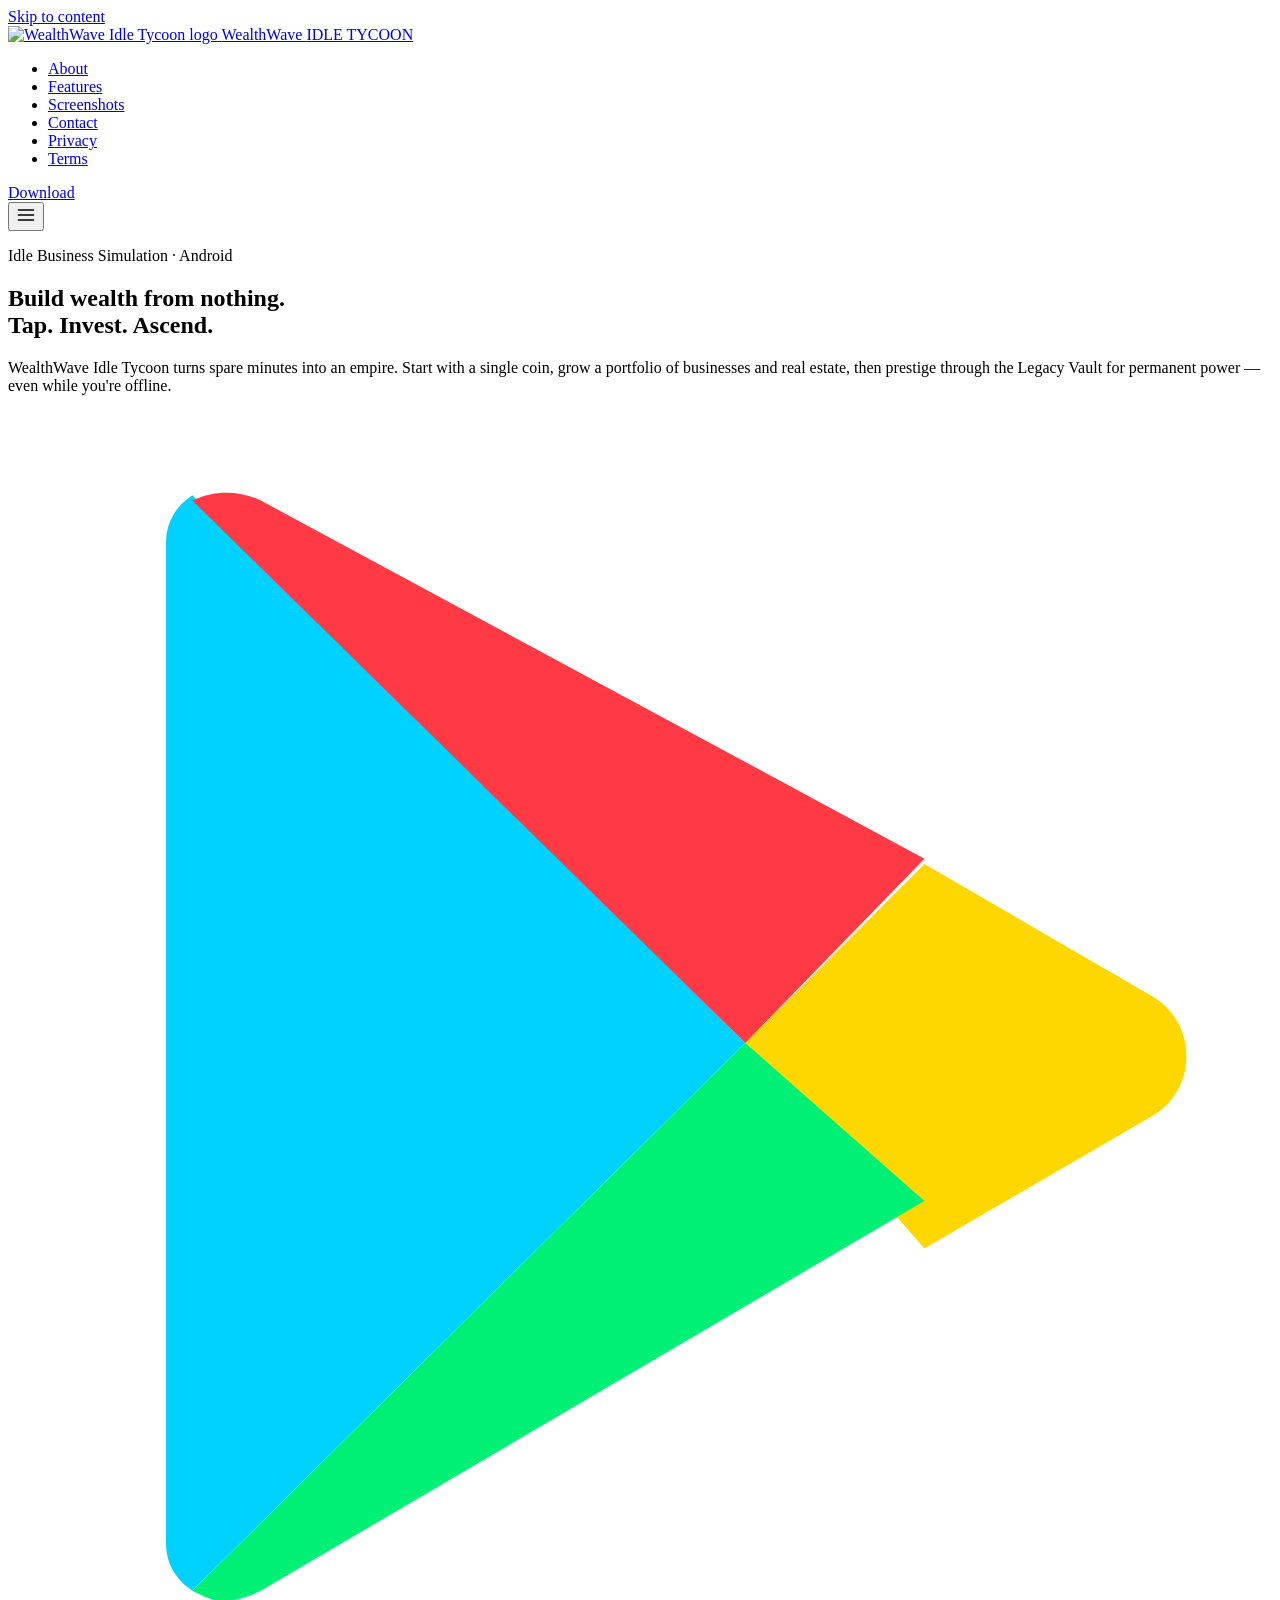
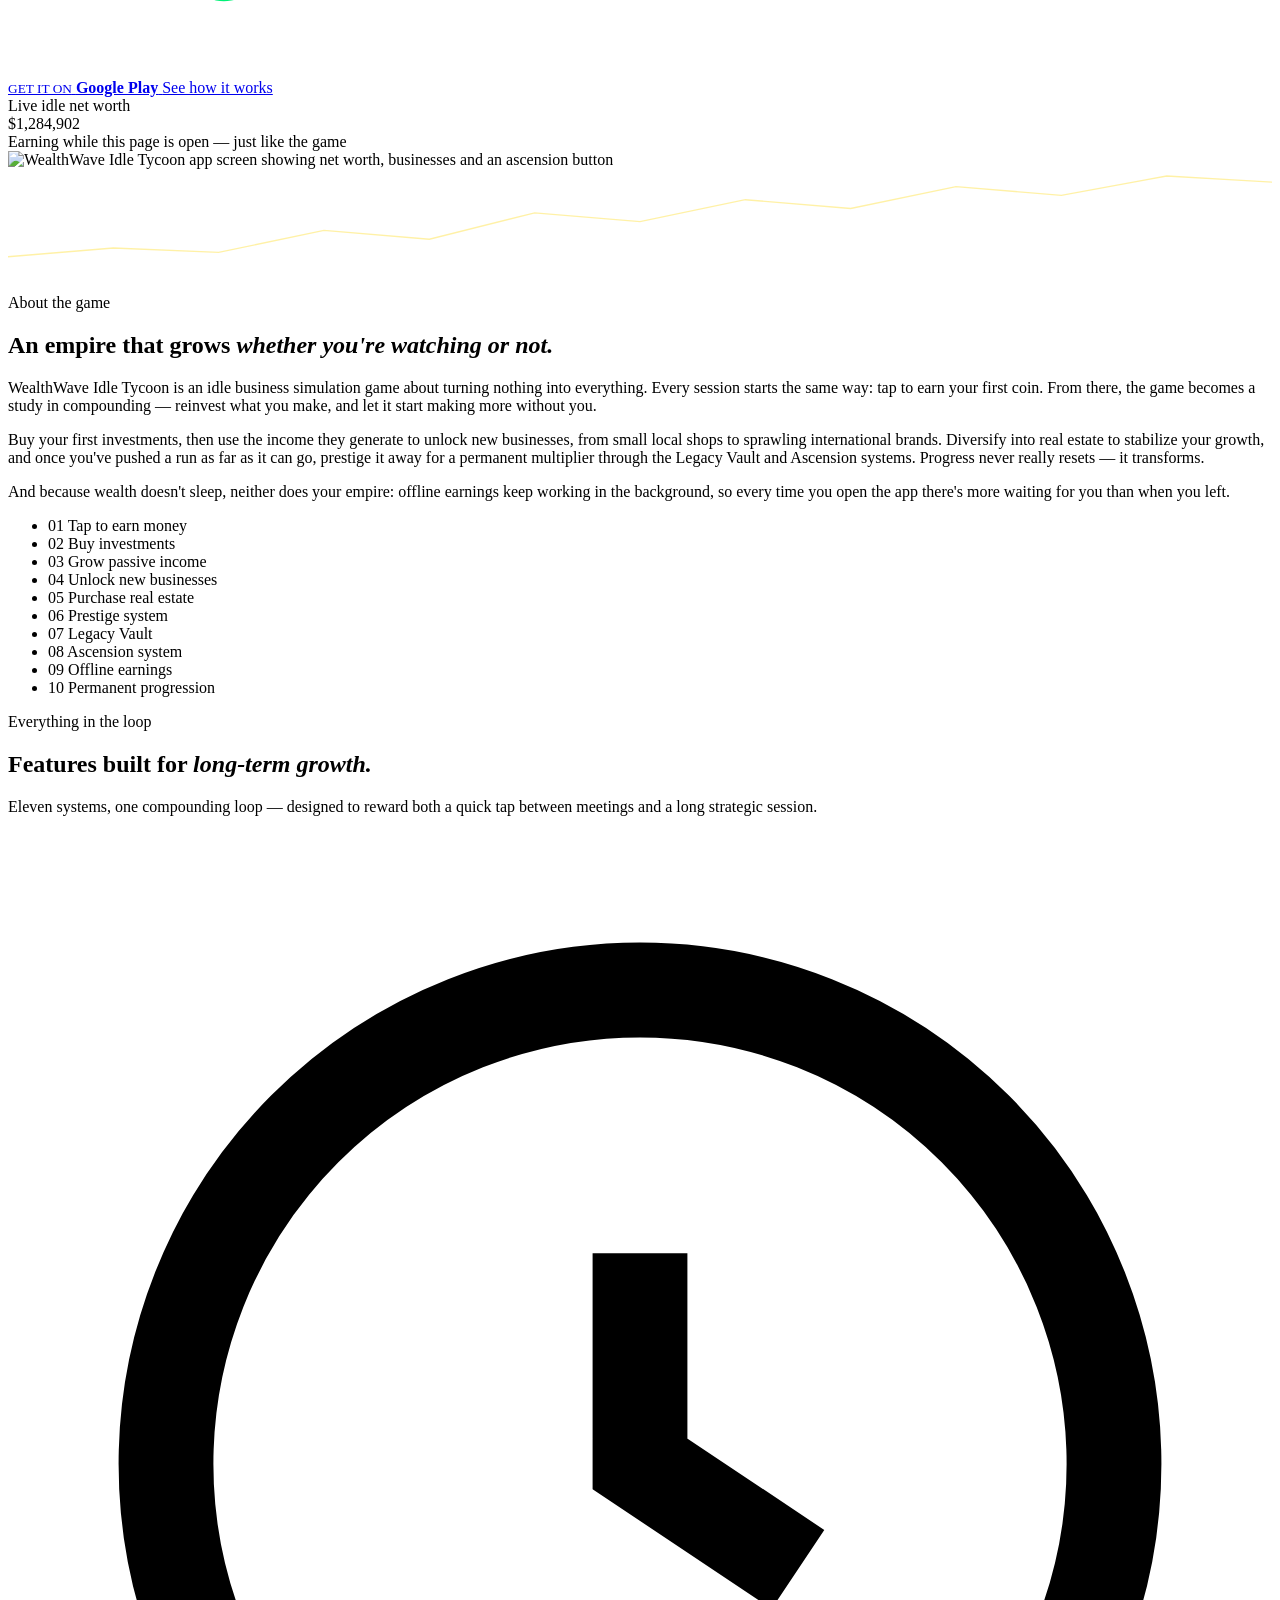
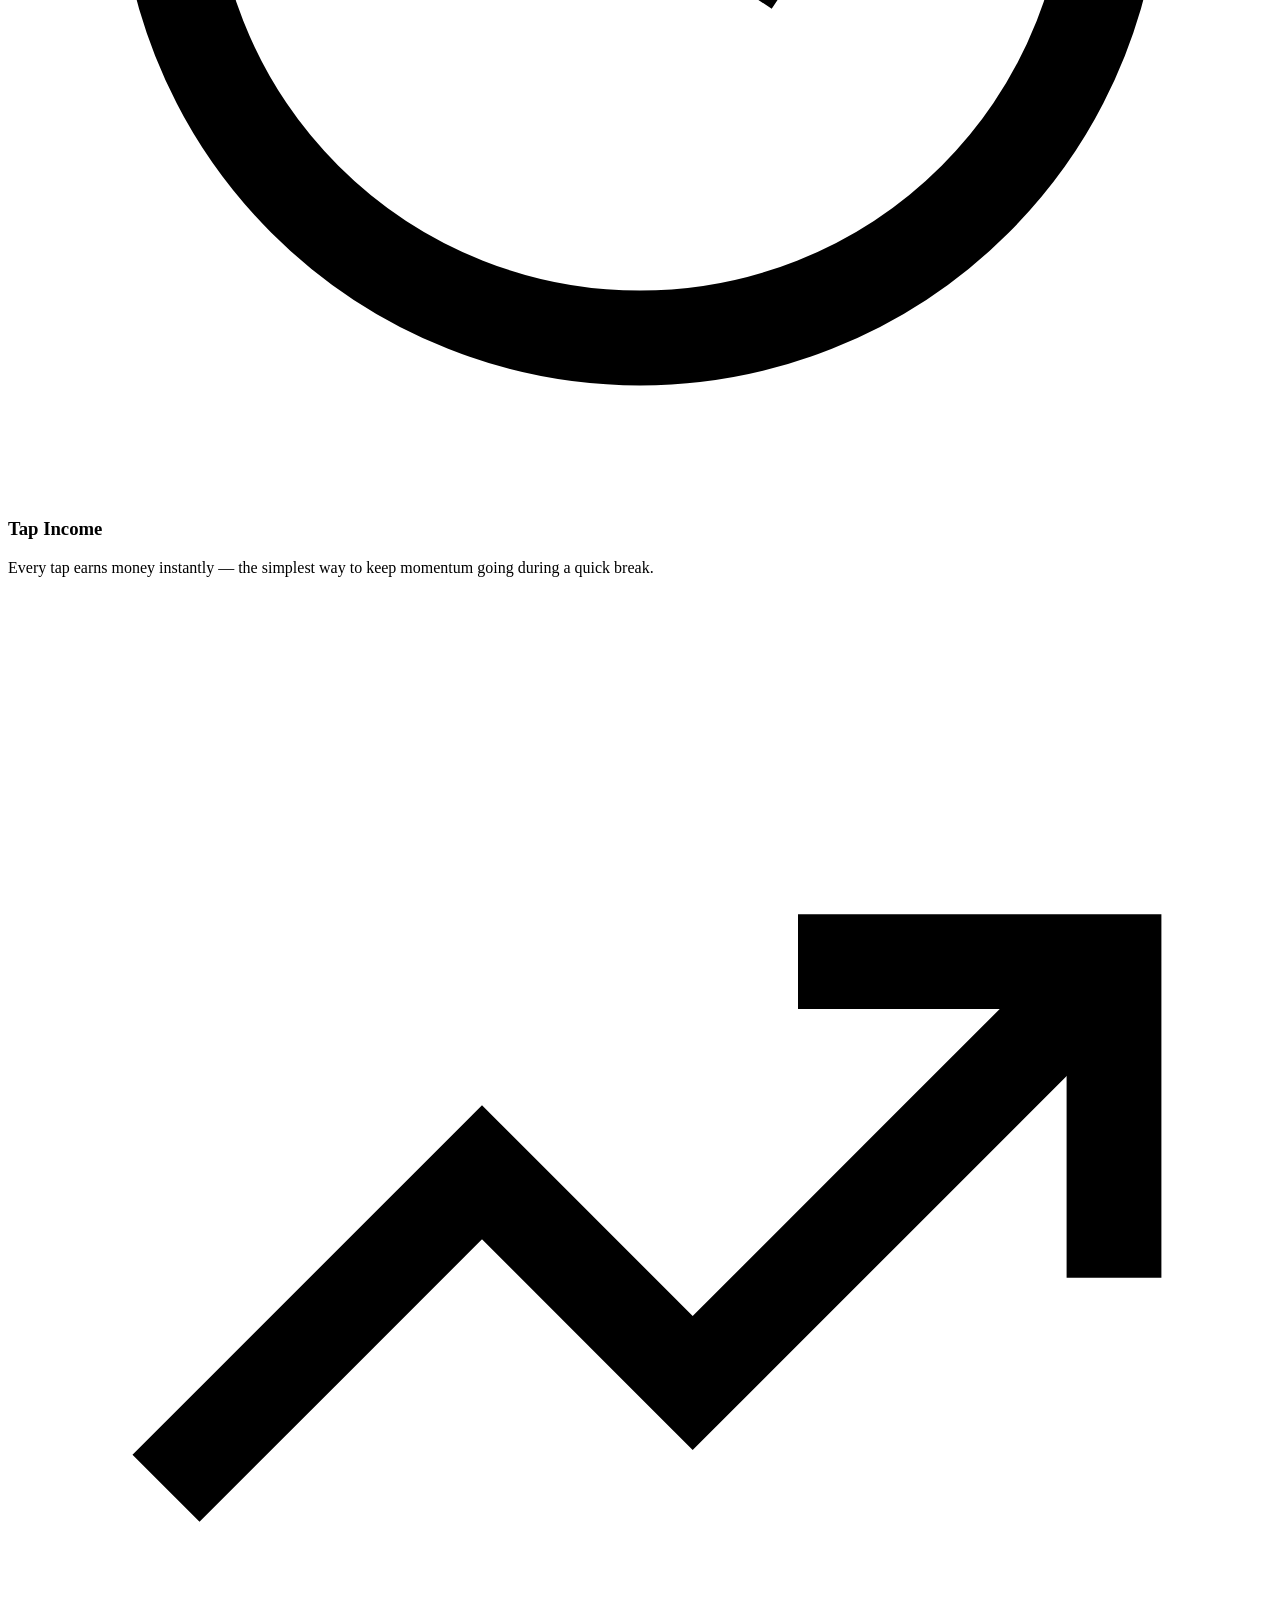
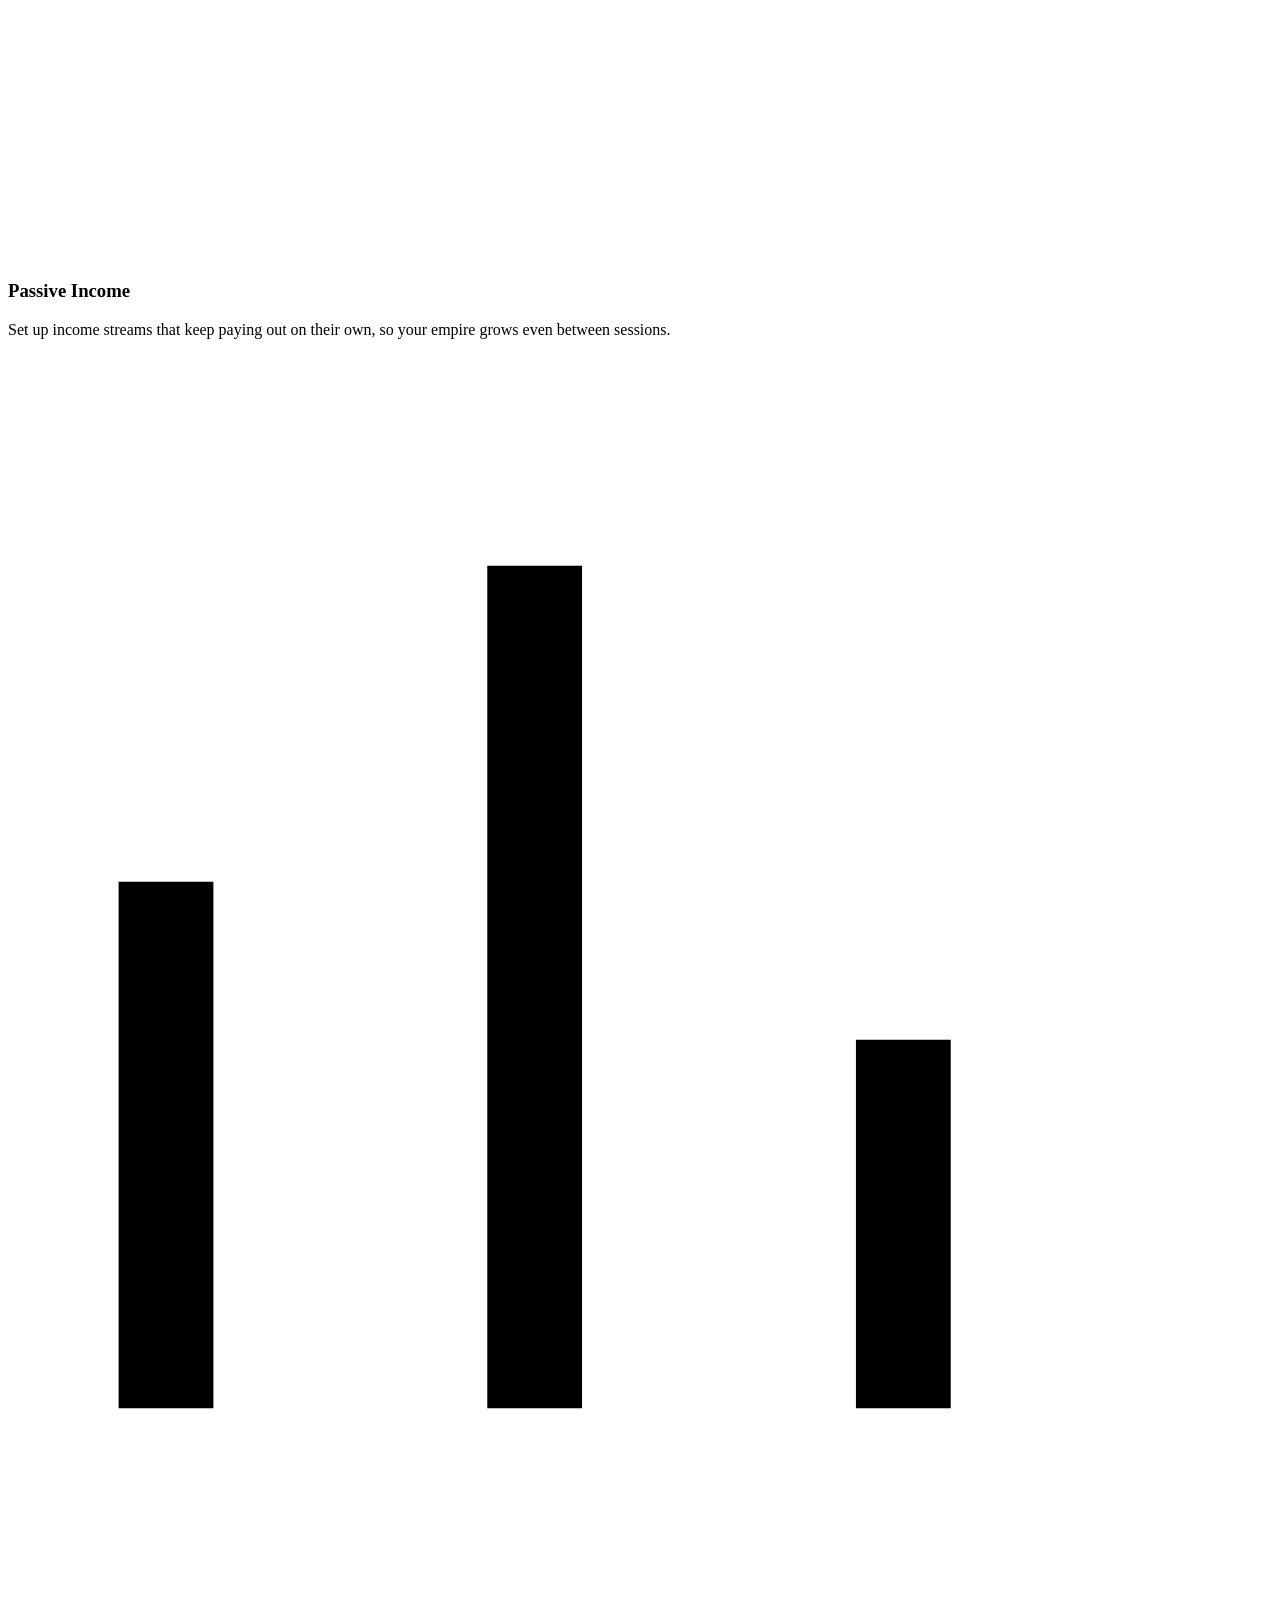
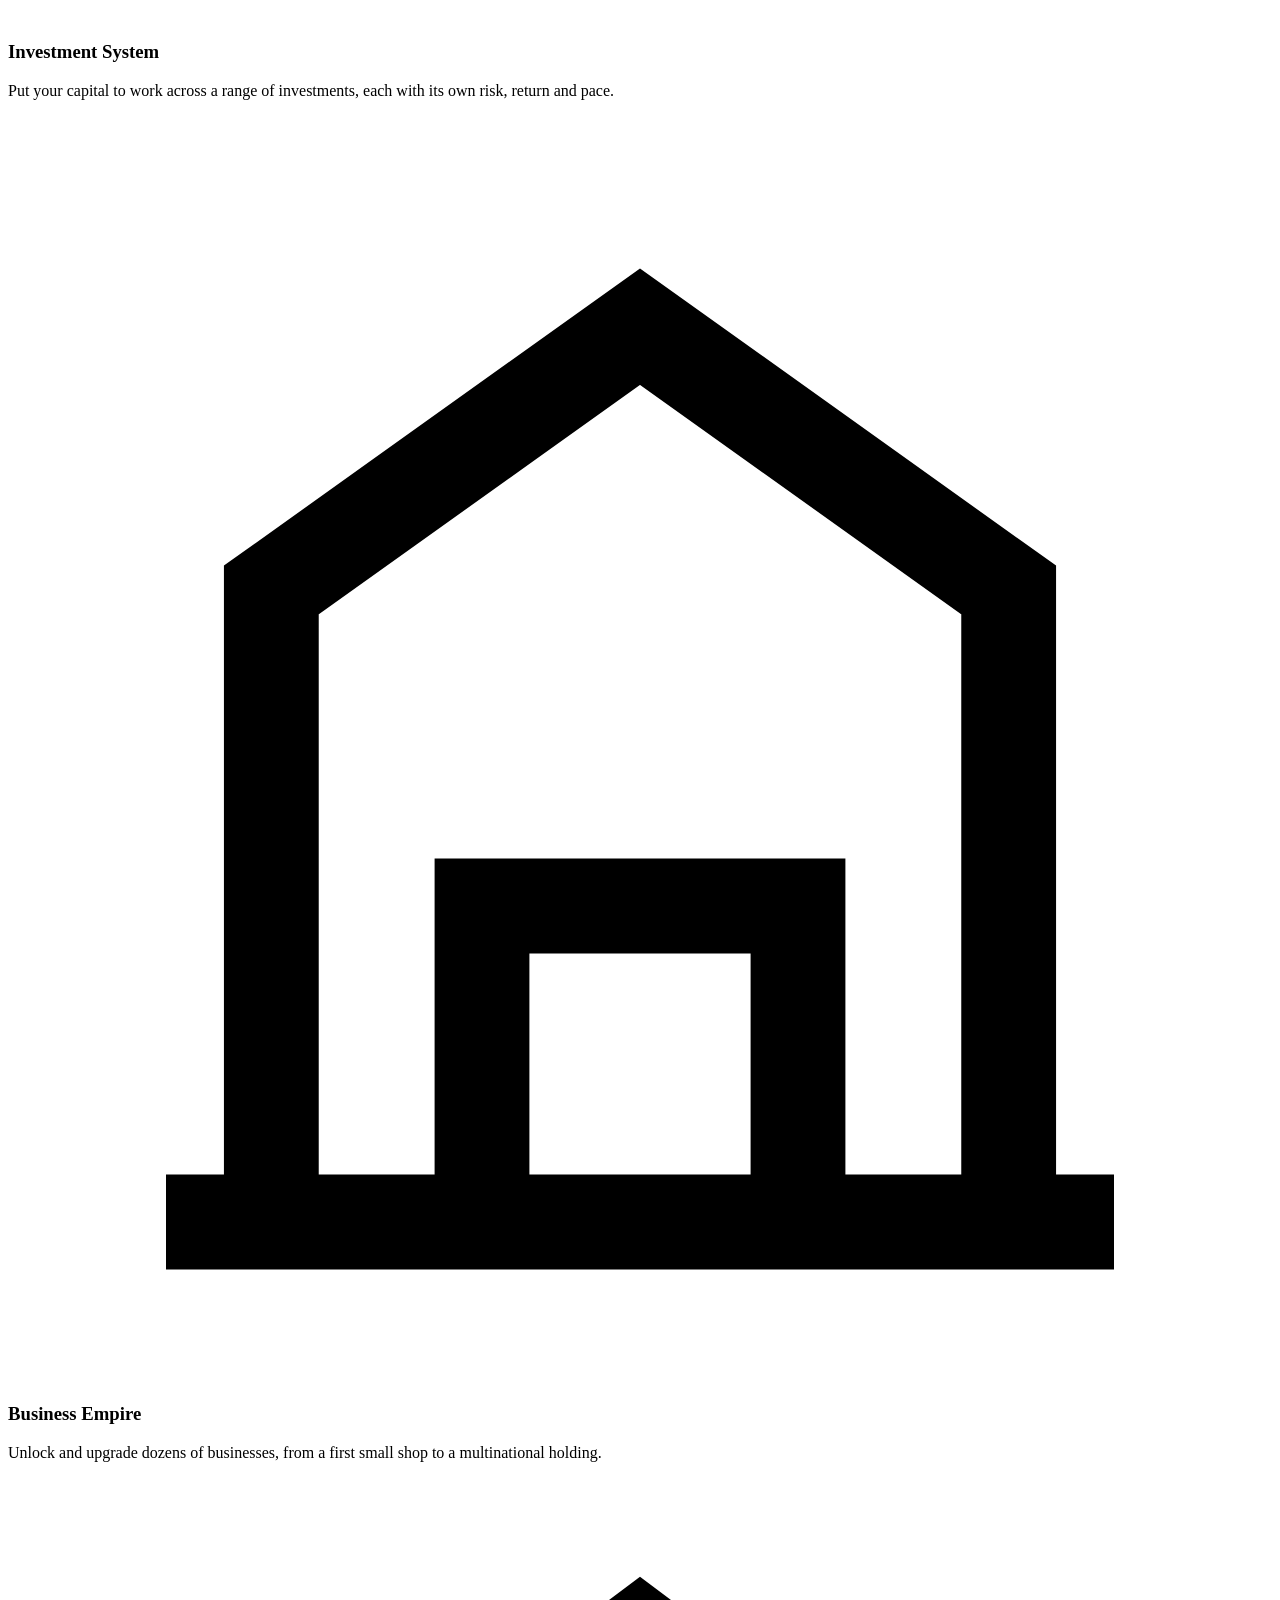
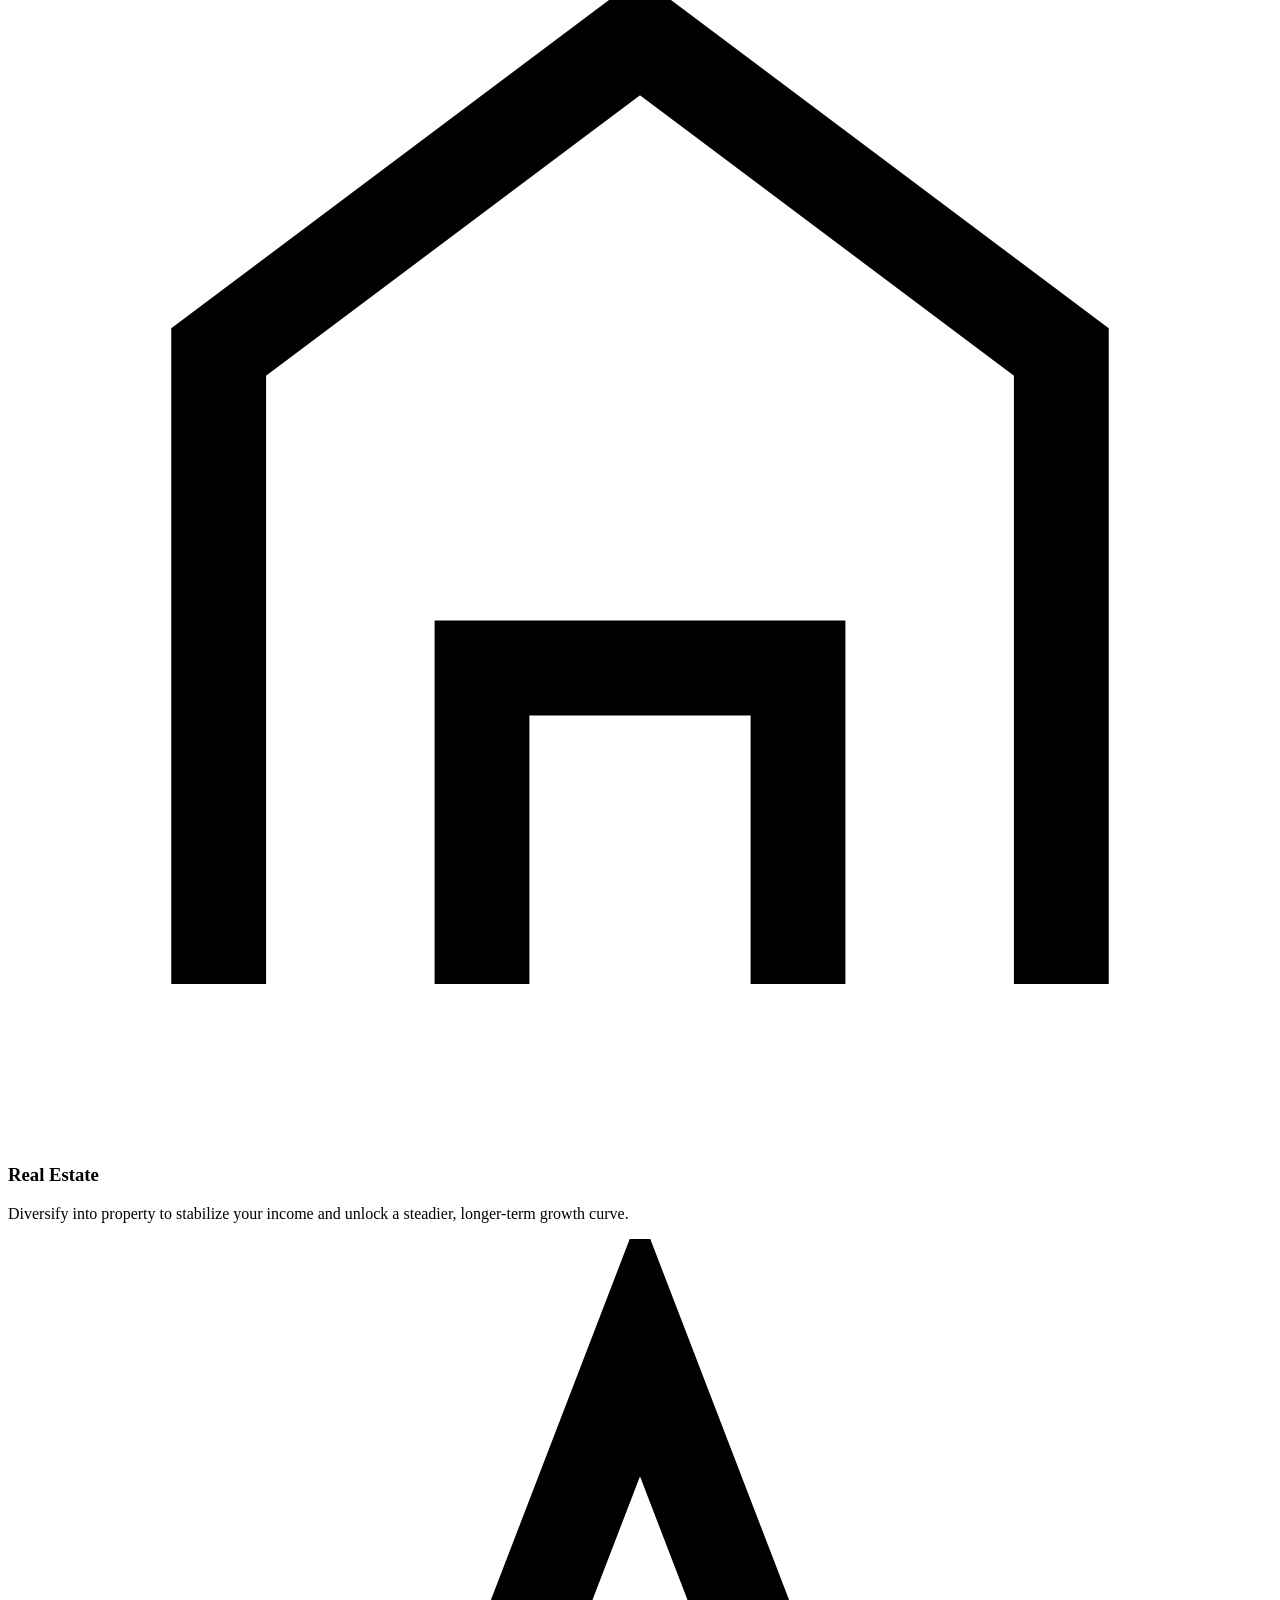
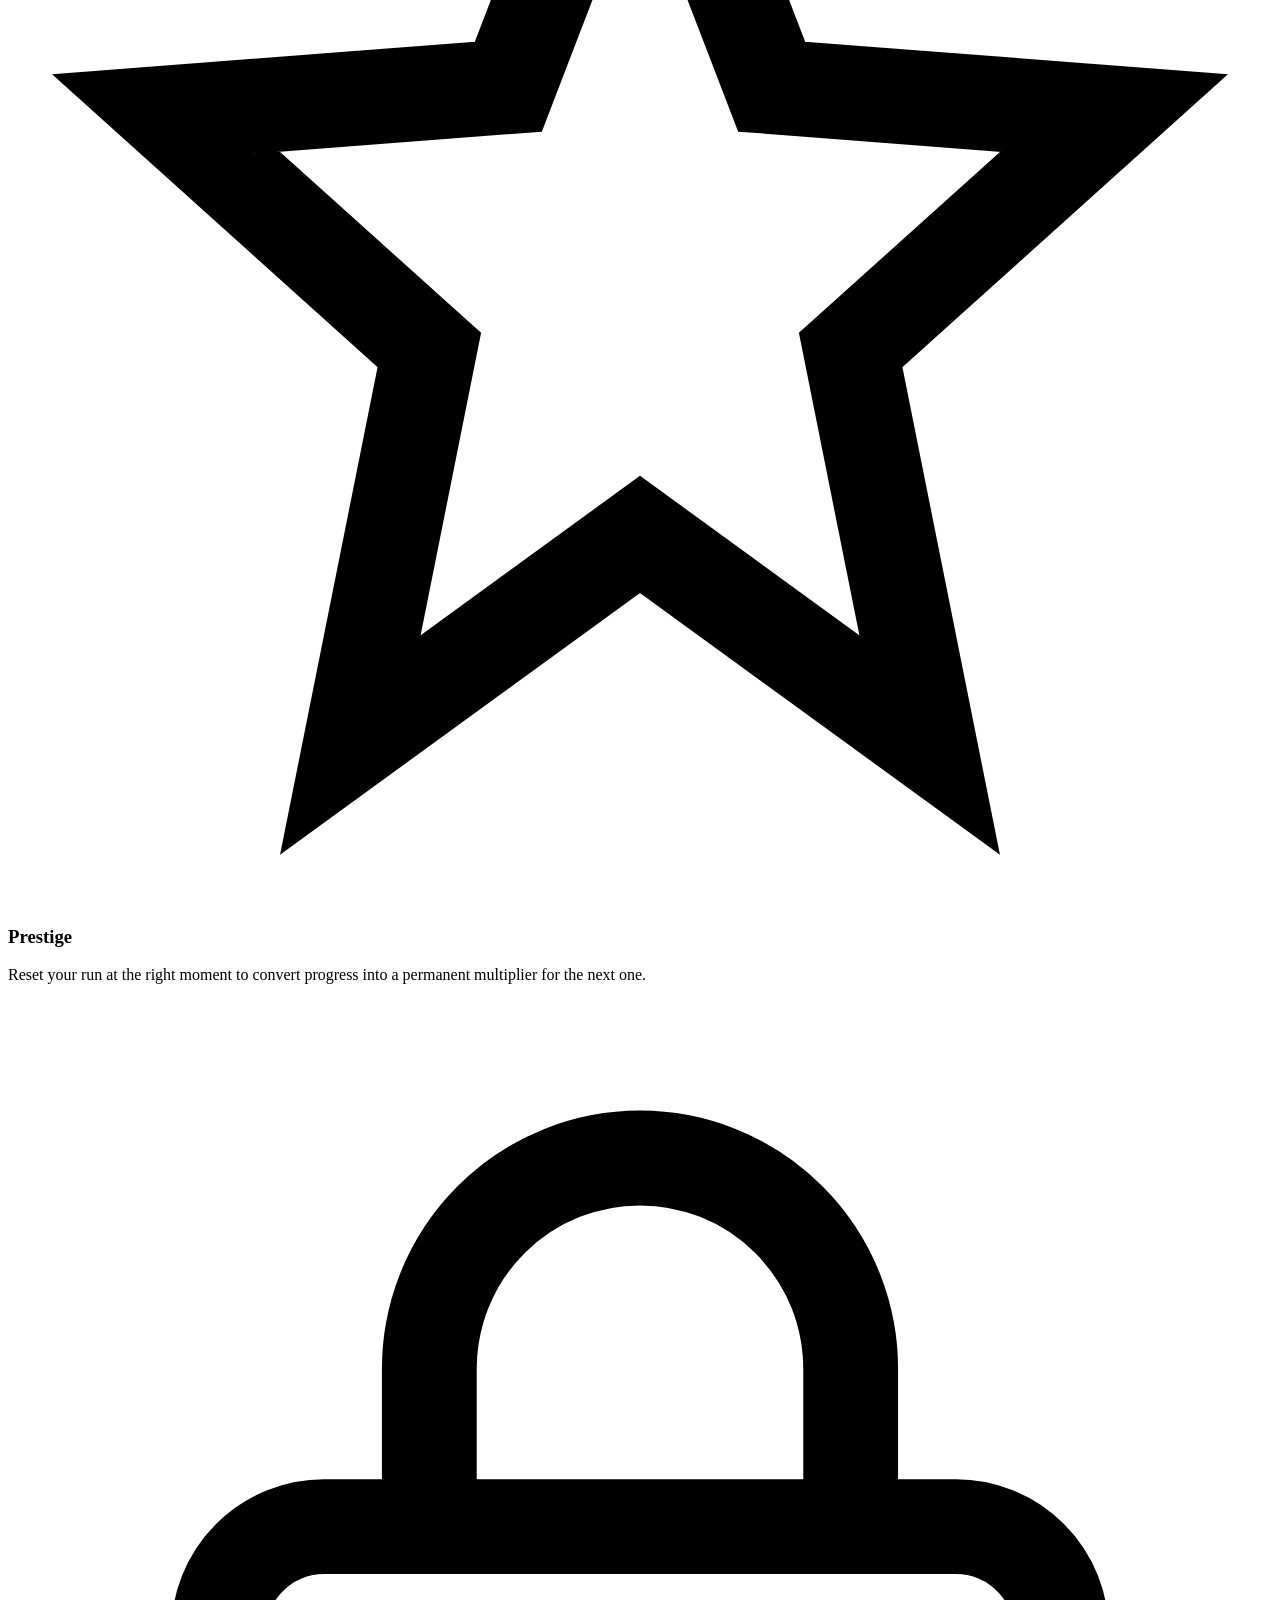
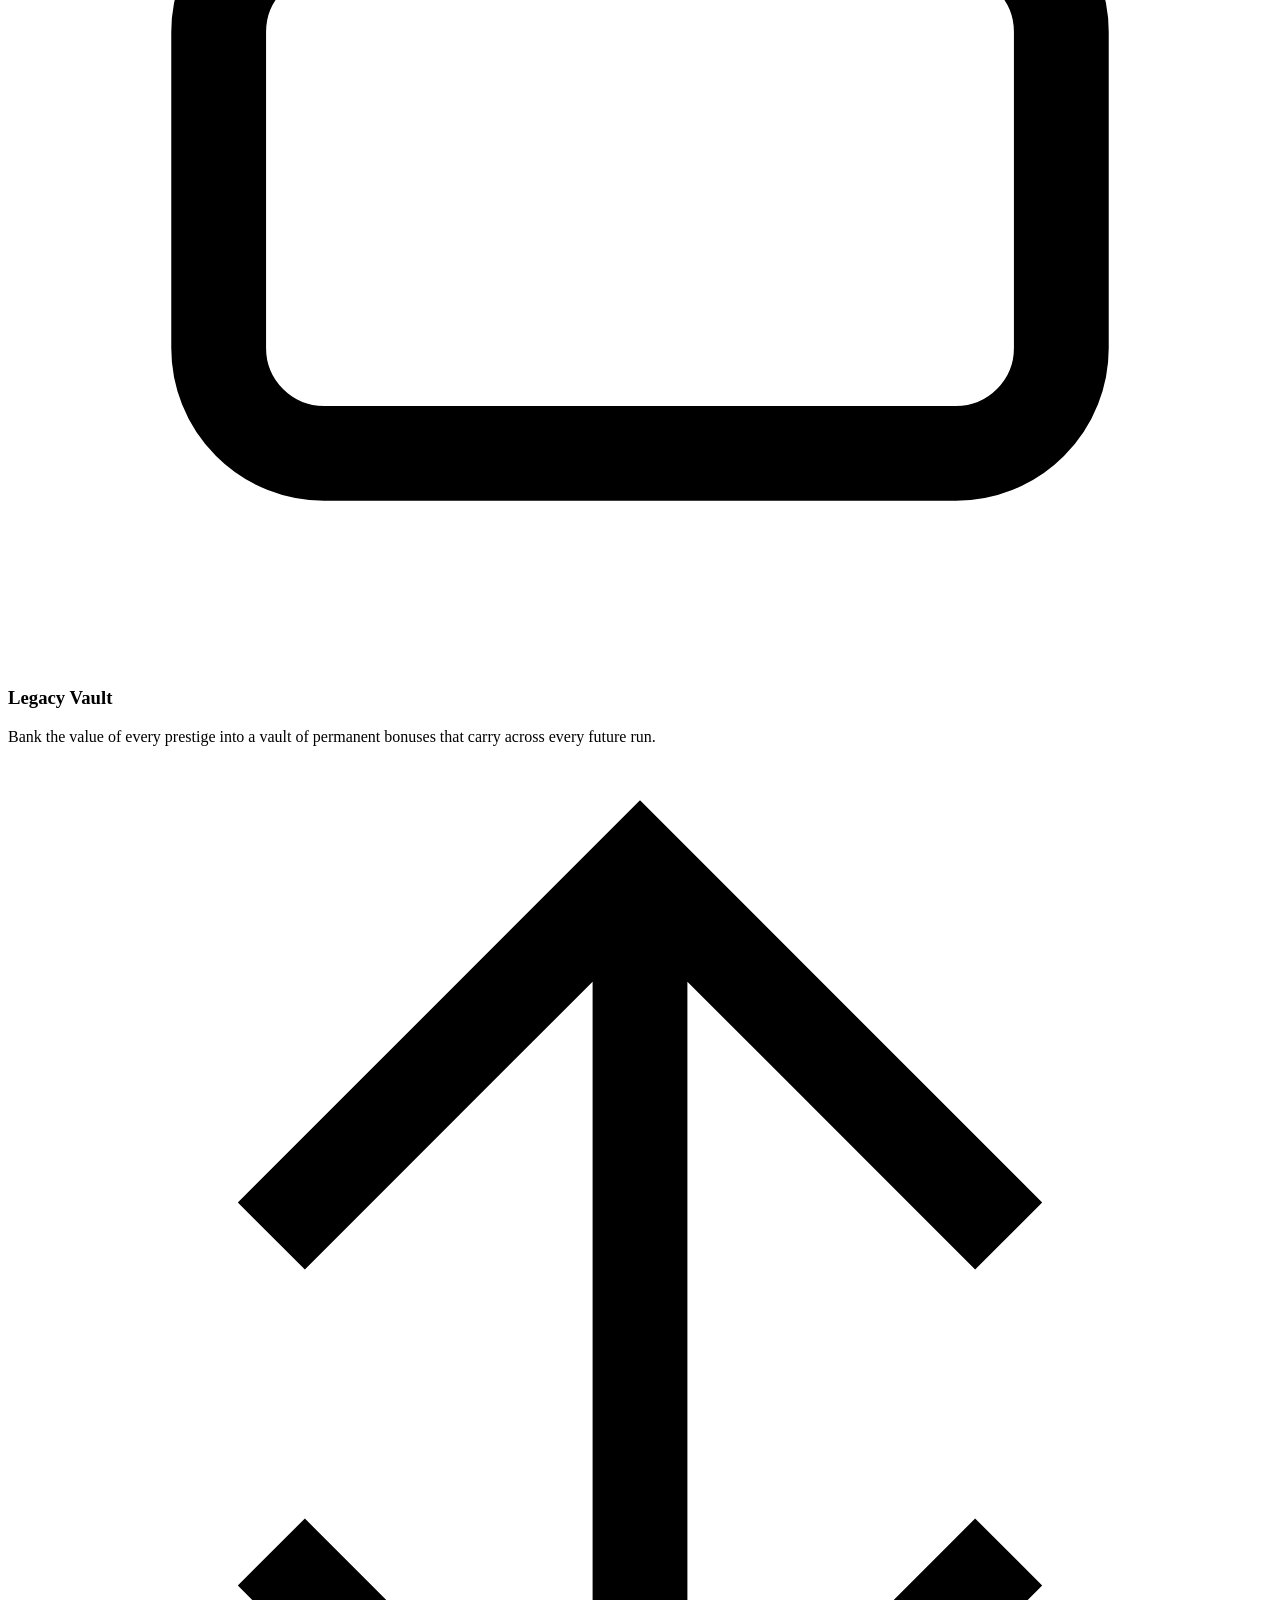
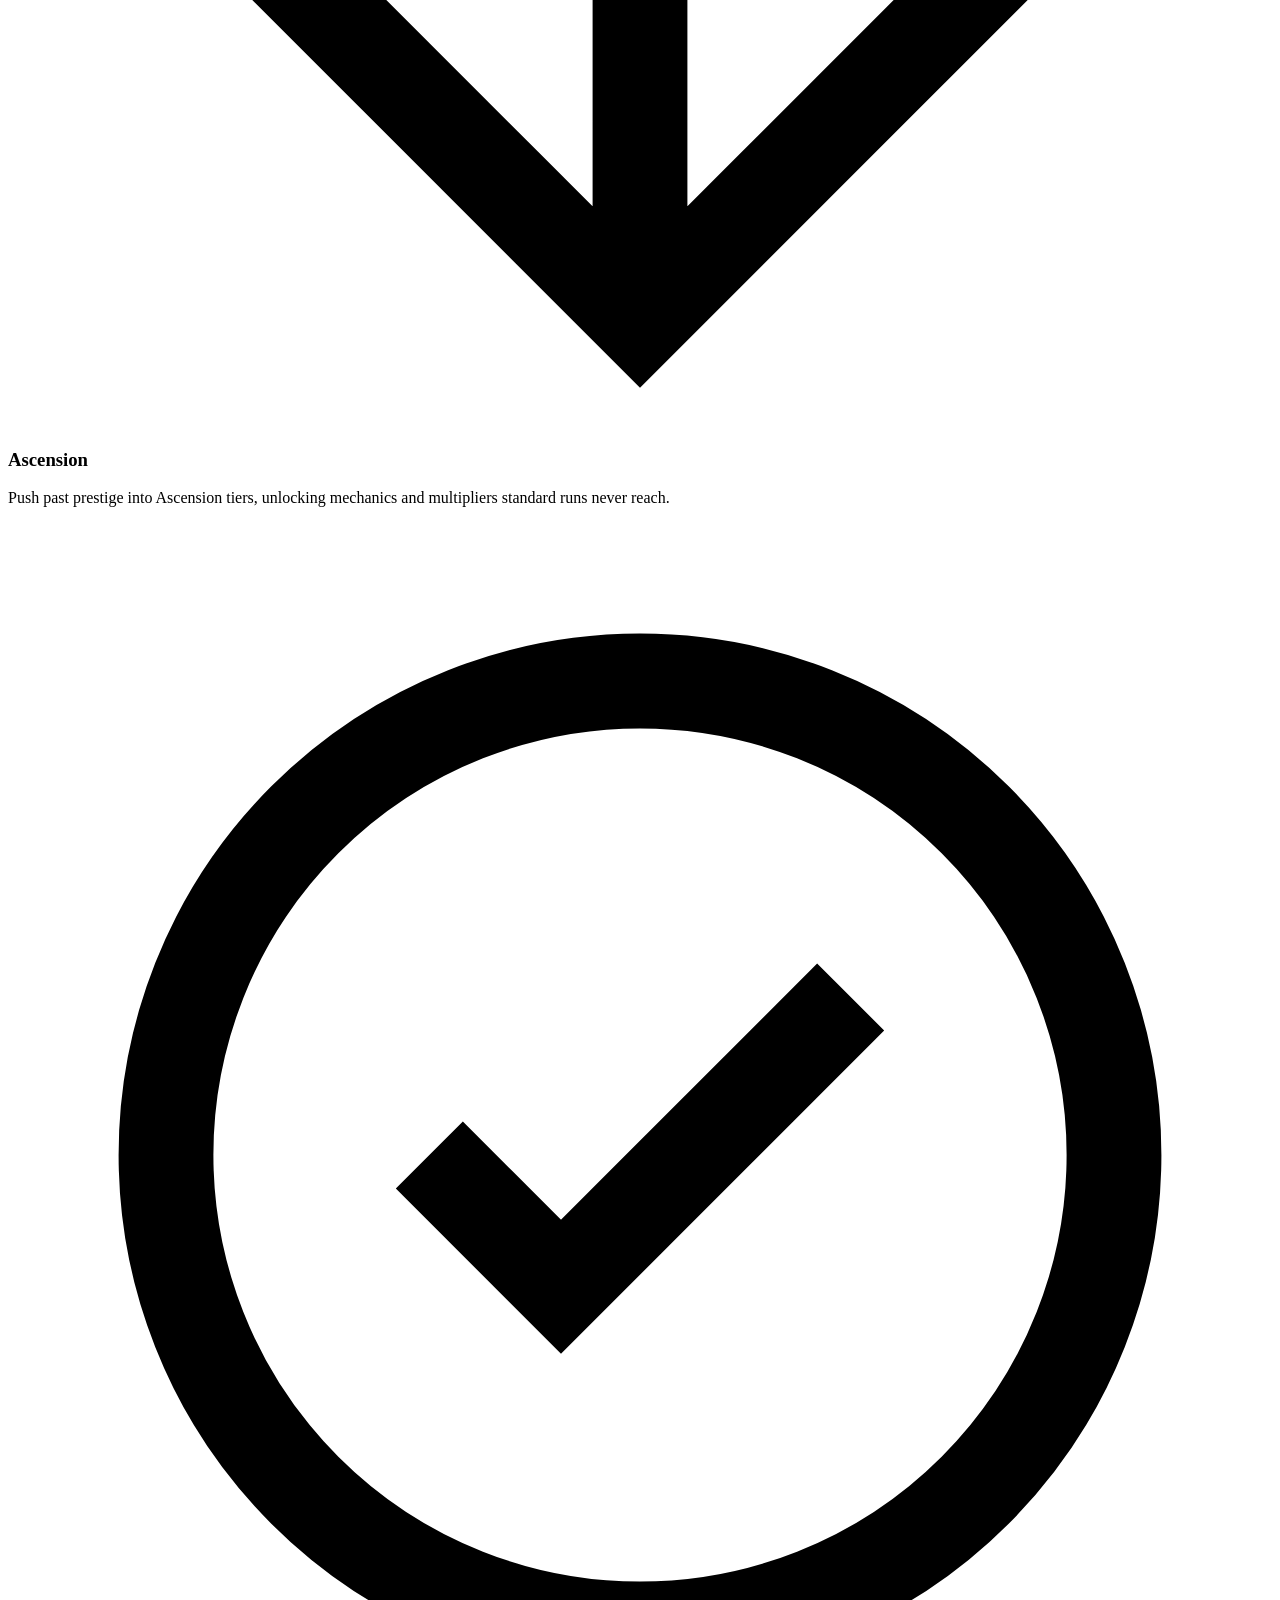
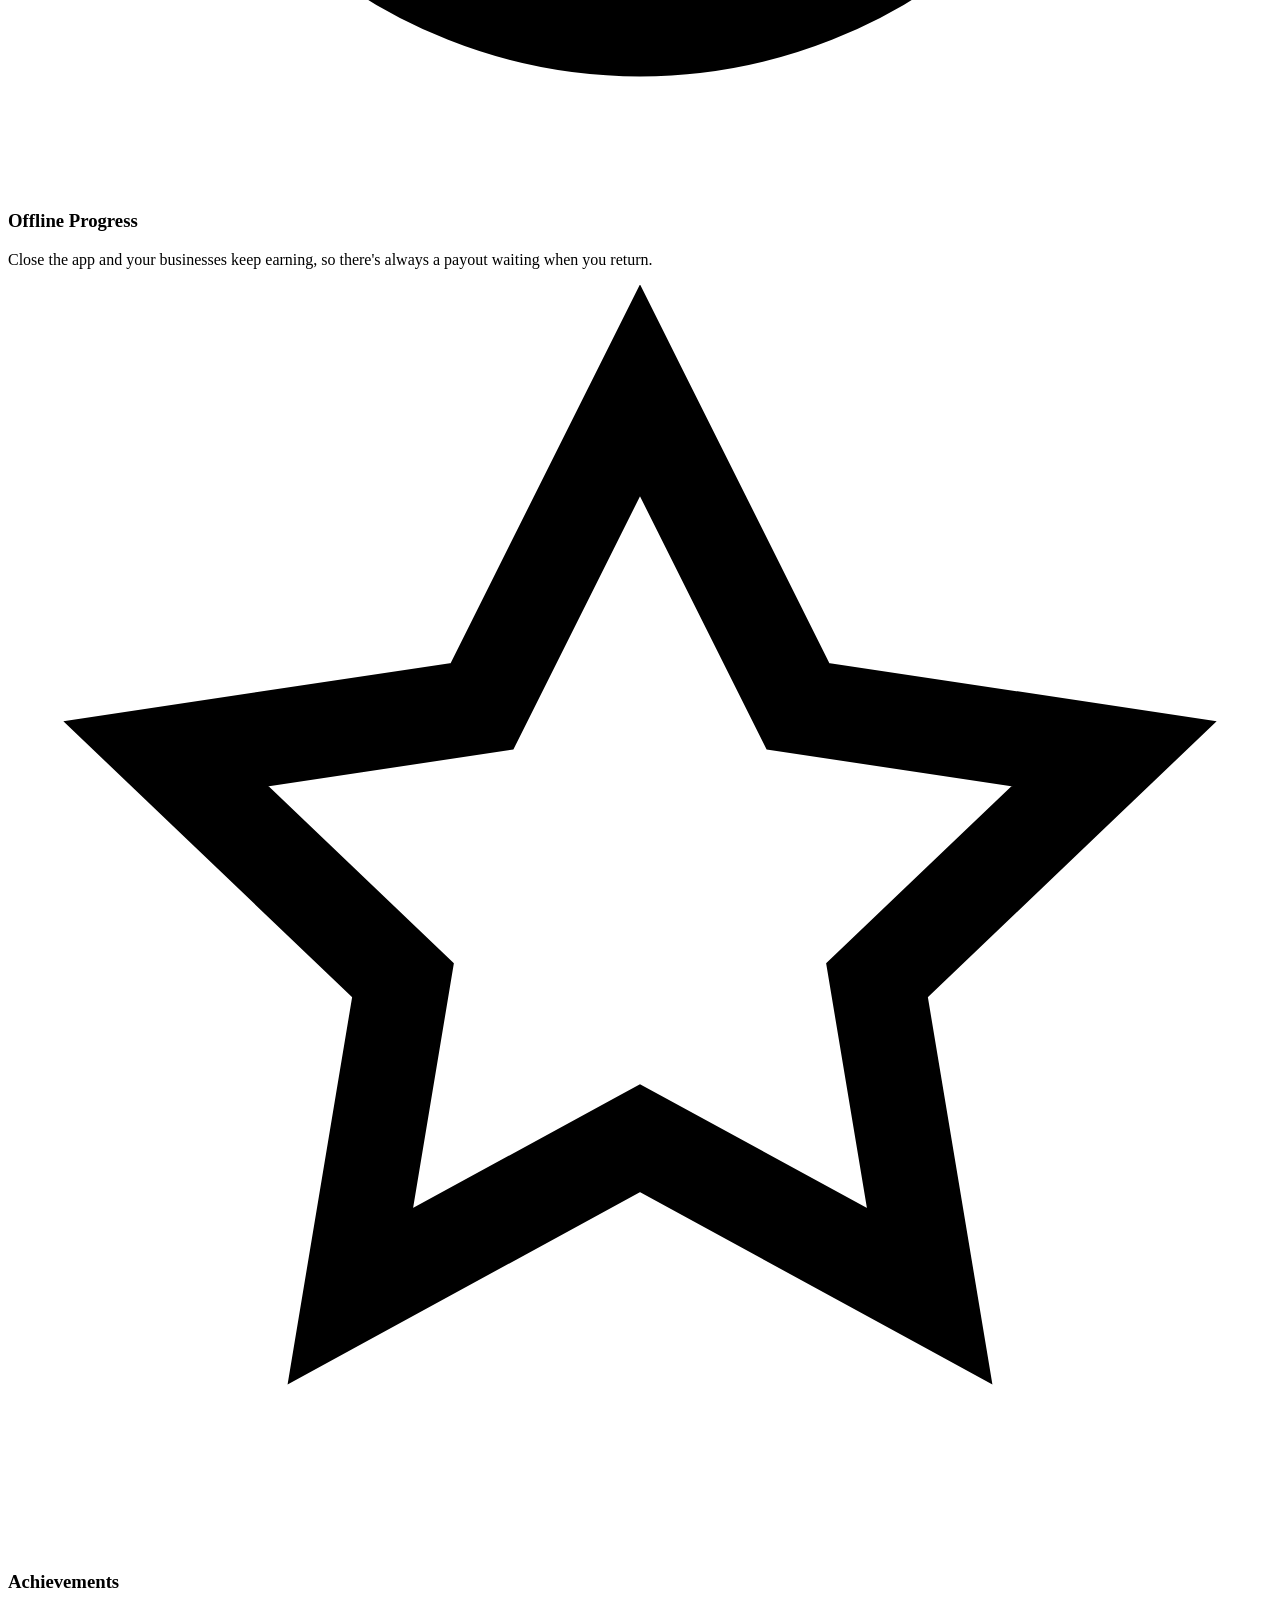
==== index.html @ d6cf6122 "Add files via upload" ====
<!DOCTYPE html>
<html lang="en">
<head>
  <meta charset="UTF-8">
  <meta name="viewport" content="width=device-width, initial-scale=1.0">
  <title>WealthWave Idle Tycoon — Build Your Empire, One Tap at a Time</title>
  <meta name="description" content="WealthWave Idle Tycoon is a premium idle business simulation game for Android. Tap to earn, grow passive income, build a business empire, invest in real estate, and ascend through prestige and Legacy Vault systems.">
  <meta name="keywords" content="WealthWave Idle Tycoon, idle game, tycoon game, business simulation, idle tycoon Android, incremental game, business empire game, prestige idle game">
  <meta name="author" content="DRAGXARENA S.R.L.">
  <link rel="canonical" href="https://example.com/">

  <!-- Open Graph -->
  <meta property="og:type" content="website">
  <meta property="og:title" content="WealthWave Idle Tycoon — Build Your Empire, One Tap at a Time">
  <meta property="og:description" content="A premium idle business simulation for Android. Tap, invest, prestige and ascend to build the ultimate empire.">
  <meta property="og:image" content="https://example.com/images/hero-placeholder.svg">
  <meta property="og:url" content="https://example.com/">
  <meta property="og:site_name" content="WealthWave Idle Tycoon">
  <meta property="og:locale" content="en_US">

  <!-- Twitter -->
  <meta name="twitter:card" content="summary_large_image">
  <meta name="twitter:title" content="WealthWave Idle Tycoon — Build Your Empire, One Tap at a Time">
  <meta name="twitter:description" content="A premium idle business simulation for Android. Tap, invest, prestige and ascend to build the ultimate empire.">
  <meta name="twitter:image" content="https://example.com/images/hero-placeholder.svg">

  <link rel="icon" href="favicon.svg" type="image/svg+xml">
  <link rel="icon" href="favicon.ico" sizes="any">

  <link rel="preconnect" href="https://fonts.googleapis.com">
  <link rel="preconnect" href="https://fonts.gstatic.com" crossorigin>
  <link href="https://fonts.googleapis.com/css2?family=Fraunces:opsz,wght@9..144,500;9..144,600;9..144,700&family=Manrope:wght@400;500;600;700;800&family=JetBrains+Mono:wght@400;500&display=swap" rel="stylesheet">

  <link rel="stylesheet" href="css/style.css">
</head>
<body>
  <a class="skip-link" href="#main">Skip to content</a>

  <!-- =================== HEADER =================== -->
  <header class="site-header">
    <nav class="nav" aria-label="Primary">
      <a href="index.html" class="brand">
        <img src="images/logo-placeholder.svg" alt="WealthWave Idle Tycoon logo" width="34" height="34">
        <span>
          WealthWave
          <span class="brand-sub">IDLE TYCOON</span>
        </span>
      </a>

      <ul class="nav-links">
        <li><a href="#about">About</a></li>
        <li><a href="#features">Features</a></li>
        <li><a href="#screenshots">Screenshots</a></li>
        <li><a href="#contact">Contact</a></li>
        <li><a href="privacy.html">Privacy</a></li>
        <li><a href="terms.html">Terms</a></li>
      </ul>

      <div class="nav-cta">
        <a href="#download" class="btn btn-ghost">Download</a>
      </div>

      <button class="nav-toggle" aria-label="Toggle navigation menu" aria-expanded="false">
        <svg width="20" height="20" viewBox="0 0 24 24" fill="none" stroke="currentColor" stroke-width="2" stroke-linecap="round"><line x1="3" y1="6" x2="21" y2="6"/><line x1="3" y1="12" x2="21" y2="12"/><line x1="3" y1="18" x2="21" y2="18"/></svg>
      </button>
    </nav>
  </header>

  <main id="main">
    <!-- =================== HERO =================== -->
    <section class="hero">
      <div class="container hero-grid">
        <div class="hero-copy">
          <p class="eyebrow">Idle Business Simulation · Android</p>
          <h1>Build wealth from nothing.<br>Tap. Invest. <span class="accent">Ascend.</span></h1>
          <p class="hero-sub">
            WealthWave Idle Tycoon turns spare minutes into an empire. Start with a single coin,
            grow a portfolio of businesses and real estate, then prestige through the Legacy Vault
            for permanent power — even while you're offline.
          </p>

          <div class="hero-actions">
            <a href="#download" class="play-badge" aria-label="Get it on Google Play">
              <svg viewBox="0 0 24 24" aria-hidden="true"><path fill="#00D2FF" d="M3 2.5v19c0 .4.2.7.5.9L14 12 3.5 1.6c-.3.2-.5.5-.5.9z"/><path fill="#FFD700" d="M14 12l3.4-3.4 4.3 2.5c.9.5.9 1.8 0 2.3l-4.3 2.5L14 12z"/><path fill="#00F076" d="M14 12L3.5 22.4c.2.1.4.2.6.2.2 0 .5-.1.7-.2L17.4 15 14 12z"/><path fill="#FF3A44" d="M14 12l3.4-3.5L4.8 1.7c-.4-.2-.9-.2-1.3 0L14 12z"/></svg>
              <span class="badge-copy">
                <small>GET IT ON</small>
                <strong>Google Play</strong>
              </span>
            </a>
            <a href="#about" class="btn btn-ghost">See how it works</a>
          </div>

          <div class="hero-ticker">
            <span class="ticker-dot" aria-hidden="true"></span>
            <div>
              <span class="ticker-label">Live idle net worth</span><br>
              <span class="ticker-value" data-wealth-ticker>$1,284,902</span>
              <div class="ticker-sub">Earning while this page is open — just like the game</div>
            </div>
          </div>
        </div>

        <div class="hero-visual">
          <div class="phone-frame">
            <img src="images/hero-placeholder.svg" alt="WealthWave Idle Tycoon app screen showing net worth, businesses and an ascension button" width="300" height="600">
          </div>
        </div>
      </div>

      <svg class="hero-chart-line" viewBox="0 0 1440 120" preserveAspectRatio="none" aria-hidden="true">
        <polyline points="0,100 120,90 240,95 360,70 480,80 600,50 720,60 840,35 960,45 1080,20 1200,30 1320,8 1440,15"
          fill="none" stroke="#FFD700" stroke-width="1.5" opacity="0.35"/>
      </svg>
    </section>

    <!-- =================== ABOUT =================== -->
    <section class="about" id="about">
      <div class="container about-grid">
        <div class="section-head">
          <p class="eyebrow">About the game</p>
          <h2 class="section-title">An empire that grows <em>whether you're watching or not.</em></h2>
        </div>

        <div>
          <div class="about-copy">
            <p>
              WealthWave Idle Tycoon is an idle business simulation game about turning nothing into
              everything. Every session starts the same way: tap to earn your first coin. From there,
              the game becomes a study in compounding — reinvest what you make, and let it start
              making more without you.
            </p>
            <p>
              Buy your first investments, then use the income they generate to unlock new businesses,
              from small local shops to sprawling international brands. Diversify into real estate to
              stabilize your growth, and once you've pushed a run as far as it can go, prestige it away
              for a permanent multiplier through the Legacy Vault and Ascension systems. Progress never
              really resets — it transforms.
            </p>
            <p>
              And because wealth doesn't sleep, neither does your empire: offline earnings keep working
              in the background, so every time you open the app there's more waiting for you than when
              you left.
            </p>
          </div>

          <ul class="mechanics-list">
            <li><span class="mech-index">01</span> Tap to earn money</li>
            <li><span class="mech-index">02</span> Buy investments</li>
            <li><span class="mech-index">03</span> Grow passive income</li>
            <li><span class="mech-index">04</span> Unlock new businesses</li>
            <li><span class="mech-index">05</span> Purchase real estate</li>
            <li><span class="mech-index">06</span> Prestige system</li>
            <li><span class="mech-index">07</span> Legacy Vault</li>
            <li><span class="mech-index">08</span> Ascension system</li>
            <li><span class="mech-index">09</span> Offline earnings</li>
            <li><span class="mech-index">10</span> Permanent progression</li>
          </ul>
        </div>
      </div>
    </section>

    <!-- =================== FEATURES =================== -->
    <section class="features" id="features">
      <div class="container">
        <div class="section-head center" style="margin-left:auto;margin-right:auto;">
          <p class="eyebrow" style="justify-content:center;">Everything in the loop</p>
          <h2 class="section-title">Features built for <em>long-term growth.</em></h2>
          <p class="section-lede">Eleven systems, one compounding loop — designed to reward both a quick tap between meetings and a long strategic session.</p>
        </div>

        <div class="feature-grid">

          <article class="feature-card">
            <div class="feature-icon"><svg viewBox="0 0 24 24" fill="none" stroke="currentColor" stroke-width="1.8"><circle cx="12" cy="12" r="9"/><path d="M12 8v4l3 2"/></svg></div>
            <h3>Tap Income</h3>
            <p>Every tap earns money instantly — the simplest way to keep momentum going during a quick break.</p>
          </article>

          <article class="feature-card">
            <div class="feature-icon"><svg viewBox="0 0 24 24" fill="none" stroke="currentColor" stroke-width="1.8"><path d="M3 17l6-6 4 4 8-8"/><path d="M15 7h6v6"/></svg></div>
            <h3>Passive Income</h3>
            <p>Set up income streams that keep paying out on their own, so your empire grows even between sessions.</p>
          </article>

          <article class="feature-card">
            <div class="feature-icon"><svg viewBox="0 0 24 24" fill="none" stroke="currentColor" stroke-width="1.8"><path d="M3 20V10M10 20V4M17 20v-7"/></svg></div>
            <h3>Investment System</h3>
            <p>Put your capital to work across a range of investments, each with its own risk, return and pace.</p>
          </article>

          <article class="feature-card">
            <div class="feature-icon"><svg viewBox="0 0 24 24" fill="none" stroke="currentColor" stroke-width="1.8"><path d="M3 21h18M5 21V9l7-5 7 5v12M9 21v-6h6v6"/></svg></div>
            <h3>Business Empire</h3>
            <p>Unlock and upgrade dozens of businesses, from a first small shop to a multinational holding.</p>
          </article>

          <article class="feature-card">
            <div class="feature-icon"><svg viewBox="0 0 24 24" fill="none" stroke="currentColor" stroke-width="1.8"><path d="M4 21V9l8-6 8 6v12M9 21v-6h6v6"/></svg></div>
            <h3>Real Estate</h3>
            <p>Diversify into property to stabilize your income and unlock a steadier, longer-term growth curve.</p>
          </article>

          <article class="feature-card">
            <div class="feature-icon"><svg viewBox="0 0 24 24" fill="none" stroke="currentColor" stroke-width="1.8"><path d="M12 2l2.5 6.5L21 9l-5 4.5L17.5 21 12 17l-5.5 4L8 13.5 3 9l6.5-.5z"/></svg></div>
            <h3>Prestige</h3>
            <p>Reset your run at the right moment to convert progress into a permanent multiplier for the next one.</p>
          </article>

          <article class="feature-card">
            <div class="feature-icon"><svg viewBox="0 0 24 24" fill="none" stroke="currentColor" stroke-width="1.8"><rect x="4" y="10" width="16" height="10" rx="2"/><path d="M8 10V7a4 4 0 0 1 8 0v3"/></svg></div>
            <h3>Legacy Vault</h3>
            <p>Bank the value of every prestige into a vault of permanent bonuses that carry across every future run.</p>
          </article>

          <article class="feature-card">
            <div class="feature-icon"><svg viewBox="0 0 24 24" fill="none" stroke="currentColor" stroke-width="1.8"><path d="M12 2v20M5 9l7-7 7 7M5 15l7 7 7-7"/></svg></div>
            <h3>Ascension</h3>
            <p>Push past prestige into Ascension tiers, unlocking mechanics and multipliers standard runs never reach.</p>
          </article>

          <article class="feature-card">
            <div class="feature-icon"><svg viewBox="0 0 24 24" fill="none" stroke="currentColor" stroke-width="1.8"><circle cx="12" cy="12" r="9"/><path d="M8 12l2.5 2.5L16 9"/></svg></div>
            <h3>Offline Progress</h3>
            <p>Close the app and your businesses keep earning, so there's always a payout waiting when you return.</p>
          </article>

          <article class="feature-card">
            <div class="feature-icon"><svg viewBox="0 0 24 24" fill="none" stroke="currentColor" stroke-width="1.8"><path d="M12 2l3 6 6 .9-4.5 4.3 1 6-5.5-3-5.5 3 1-6L3 8.9 9 8z"/></svg></div>
            <h3>Achievements</h3>
            <p>Work toward milestones that track your growth and unlock recognition for major turning points.</p>
          </article>

          <article class="feature-card">
            <div class="feature-icon"><svg viewBox="0 0 24 24" fill="none" stroke="currentColor" stroke-width="1.8"><rect x="3" y="7" width="18" height="13" rx="2"/><path d="M8 7V5a4 4 0 0 1 8 0v2"/></svg></div>
            <h3>Rewarded Bonuses</h3>
            <p>Claim optional bonus boosts to accelerate a session whenever you want an extra push forward.</p>
          </article>

        </div>
      </div>
    </section>

    <!-- =================== WHY PLAY =================== -->
    <section class="why">
      <div class="container">
        <div class="section-head">
          <p class="eyebrow">Why play WealthWave</p>
          <h2 class="section-title">Idle on the surface. <em>Strategic underneath.</em></h2>
        </div>

        <div class="why-grid">
          <div class="why-item">
            <span class="why-num">Progression</span>
            <h3>Always something to reach for</h3>
            <p>Every business, upgrade and tier feeds into the next, so there's rarely a moment where progress stalls out.</p>
          </div>
          <div class="why-item">
            <span class="why-num">Strategy</span>
            <h3>Decisions that matter</h3>
            <p>When to reinvest, when to prestige, and where to diversify — small choices compound into very different runs.</p>
          </div>
          <div class="why-item">
            <span class="why-num">Long-term goals</span>
            <h3>Built for the long game</h3>
            <p>Ascension tiers and the Legacy Vault give experienced players a horizon that stretches well beyond a first prestige.</p>
          </div>
          <div class="why-item">
            <span class="why-num">Satisfying upgrades</span>
            <h3>Numbers that keep climbing</h3>
            <p>Every upgrade has a visible, immediate payoff — the core idle-game satisfaction, tuned carefully.</p>
          </div>
          <div class="why-item">
            <span class="why-num">Replayability</span>
            <h3>Every run plays differently</h3>
            <p>Legacy bonuses change the shape of each new run, so an early game never feels quite the same twice.</p>
          </div>
          <div class="why-item">
            <span class="why-num">Idle mechanics</span>
            <h3>Respects your time</h3>
            <p>Play actively for ten minutes or check in once a day — offline earnings mean neither approach falls behind.</p>
          </div>
        </div>
      </div>
    </section>

    <!-- =================== SCREENSHOTS =================== -->
    <section class="gallery" id="screenshots">
      <div class="container">
        <div class="section-head center" style="margin-left:auto;margin-right:auto;">
          <p class="eyebrow" style="justify-content:center;">In the app</p>
          <h2 class="section-title">A closer look <em>at the empire.</em></h2>
        </div>

        <div class="gallery-track">
          <figure>
            <div class="gallery-frame">
              <img src="images/screenshot-1.svg" alt="Business empire dashboard screenshot showing owned businesses and passive income" width="300" height="620">
            </div>
            <figcaption class="gallery-caption">Business Empire dashboard</figcaption>
          </figure>
          <figure>
            <div class="gallery-frame">
              <img src="images/screenshot-2.svg" alt="Investments and real estate portfolio screenshot with a rising value chart" width="300" height="620">
            </div>
            <figcaption class="gallery-caption">Investments &amp; real estate</figcaption>
          </figure>
          <figure>
            <div class="gallery-frame">
              <img src="images/screenshot-3.svg" alt="Legacy Vault and Ascension screen showing permanent bonuses" width="300" height="620">
            </div>
            <figcaption class="gallery-caption">Legacy Vault &amp; Ascension</figcaption>
          </figure>
        </div>
      </div>
    </section>

    <!-- =================== DOWNLOAD =================== -->
    <section class="download-cta" id="download">
      <div class="container">
        <div class="download-panel">
          <p class="eyebrow" style="justify-content:center;">Ready when you are</p>
          <h2>Your empire is one tap away.</h2>
          <p>Free to play, with optional bonuses to speed things up. Start with a single coin — see how far it grows.</p>
          <div class="download-actions">
            <a href="#" class="play-badge" aria-label="Get WealthWave Idle Tycoon on Google Play">
              <svg viewBox="0 0 24 24" aria-hidden="true"><path fill="#00D2FF" d="M3 2.5v19c0 .4.2.7.5.9L14 12 3.5 1.6c-.3.2-.5.5-.5.9z"/><path fill="#FFD700" d="M14 12l3.4-3.4 4.3 2.5c.9.5.9 1.8 0 2.3l-4.3 2.5L14 12z"/><path fill="#00F076" d="M14 12L3.5 22.4c.2.1.4.2.6.2.2 0 .5-.1.7-.2L17.4 15 14 12z"/><path fill="#FF3A44" d="M14 12l3.4-3.5L4.8 1.7c-.4-.2-.9-.2-1.3 0L14 12z"/></svg>
              <span class="badge-copy">
                <small>GET IT ON</small>
                <strong>Google Play</strong>
              </span>
            </a>
          </div>
        </div>
      </div>
    </section>

    <!-- =================== CONTACT =================== -->
    <section class="contact" id="contact">
      <div class="container">
        <div class="section-head">
          <p class="eyebrow">Contact</p>
          <h2 class="section-title">Questions, bugs, <em>feedback.</em></h2>
        </div>

        <div class="contact-grid">
          <div class="contact-card">
            <span class="contact-label">Developer</span>
            <div class="contact-value">DRAGXARENA S.R.L.</div>
          </div>
          <div class="contact-card">
            <span class="contact-label">Support</span>
            <a class="contact-value" href="mailto:support@dragxarena.com">support@dragxarena.com</a>
          </div>
          <div class="contact-card">
            <span class="contact-label">Business inquiries</span>
            <a class="contact-value" href="mailto:business@dragxarena.com">business@dragxarena.com</a>
          </div>
          <div class="contact-card">
            <span class="contact-label">Response time</span>
            <div class="contact-value">Within 2–3 business days</div>
          </div>
        </div>

        <p class="contact-note">
          Found a bug, have an idea for a new business tier, or just want to say hello? Reach out any
          time — reports and feedback go directly to the team behind WealthWave Idle Tycoon and shape
          what gets built next.
        </p>
      </div>
    </section>
  </main>

  <!-- =================== FOOTER =================== -->
  <footer class="site-footer">
    <div class="container">
      <div class="footer-grid">
        <div class="footer-brand">
          <a href="index.html" class="brand">
            <img src="images/logo-placeholder.svg" alt="WealthWave Idle Tycoon logo" width="34" height="34">
            <span>
              WealthWave
              <span class="brand-sub">IDLE TYCOON</span>
            </span>
          </a>
          <p>An idle business simulation game for Android. Tap, invest, prestige and ascend.</p>
        </div>

        <div class="footer-nav">
          <div class="footer-col">
            <h4>Navigate</h4>
            <ul>
              <li><a href="index.html#about">About</a></li>
              <li><a href="index.html#features">Features</a></li>
              <li><a href="index.html#screenshots">Screenshots</a></li>
              <li><a href="index.html#download">Download</a></li>
            </ul>
          </div>
          <div class="footer-col">
            <h4>Legal</h4>
            <ul>
              <li><a href="privacy.html">Privacy Policy</a></li>
              <li><a href="terms.html">Terms &amp; Conditions</a></li>
            </ul>
          </div>
          <div class="footer-col">
            <h4>Contact</h4>
            <ul>
              <li><a href="mailto:support@dragxarena.com">support@dragxarena.com</a></li>
              <li><a href="mailto:business@dragxarena.com">business@dragxarena.com</a></li>
            </ul>
          </div>
        </div>
      </div>

      <div class="footer-bottom">
        <span>&copy; <span data-current-year>2026</span> DRAGXARENA S.R.L. All rights reserved.</span>
        <span>WealthWave Idle Tycoon is not affiliated with Google LLC.</span>
      </div>
    </div>
  </footer>

  <script src="js/script.js"></script>
</body>
</html>
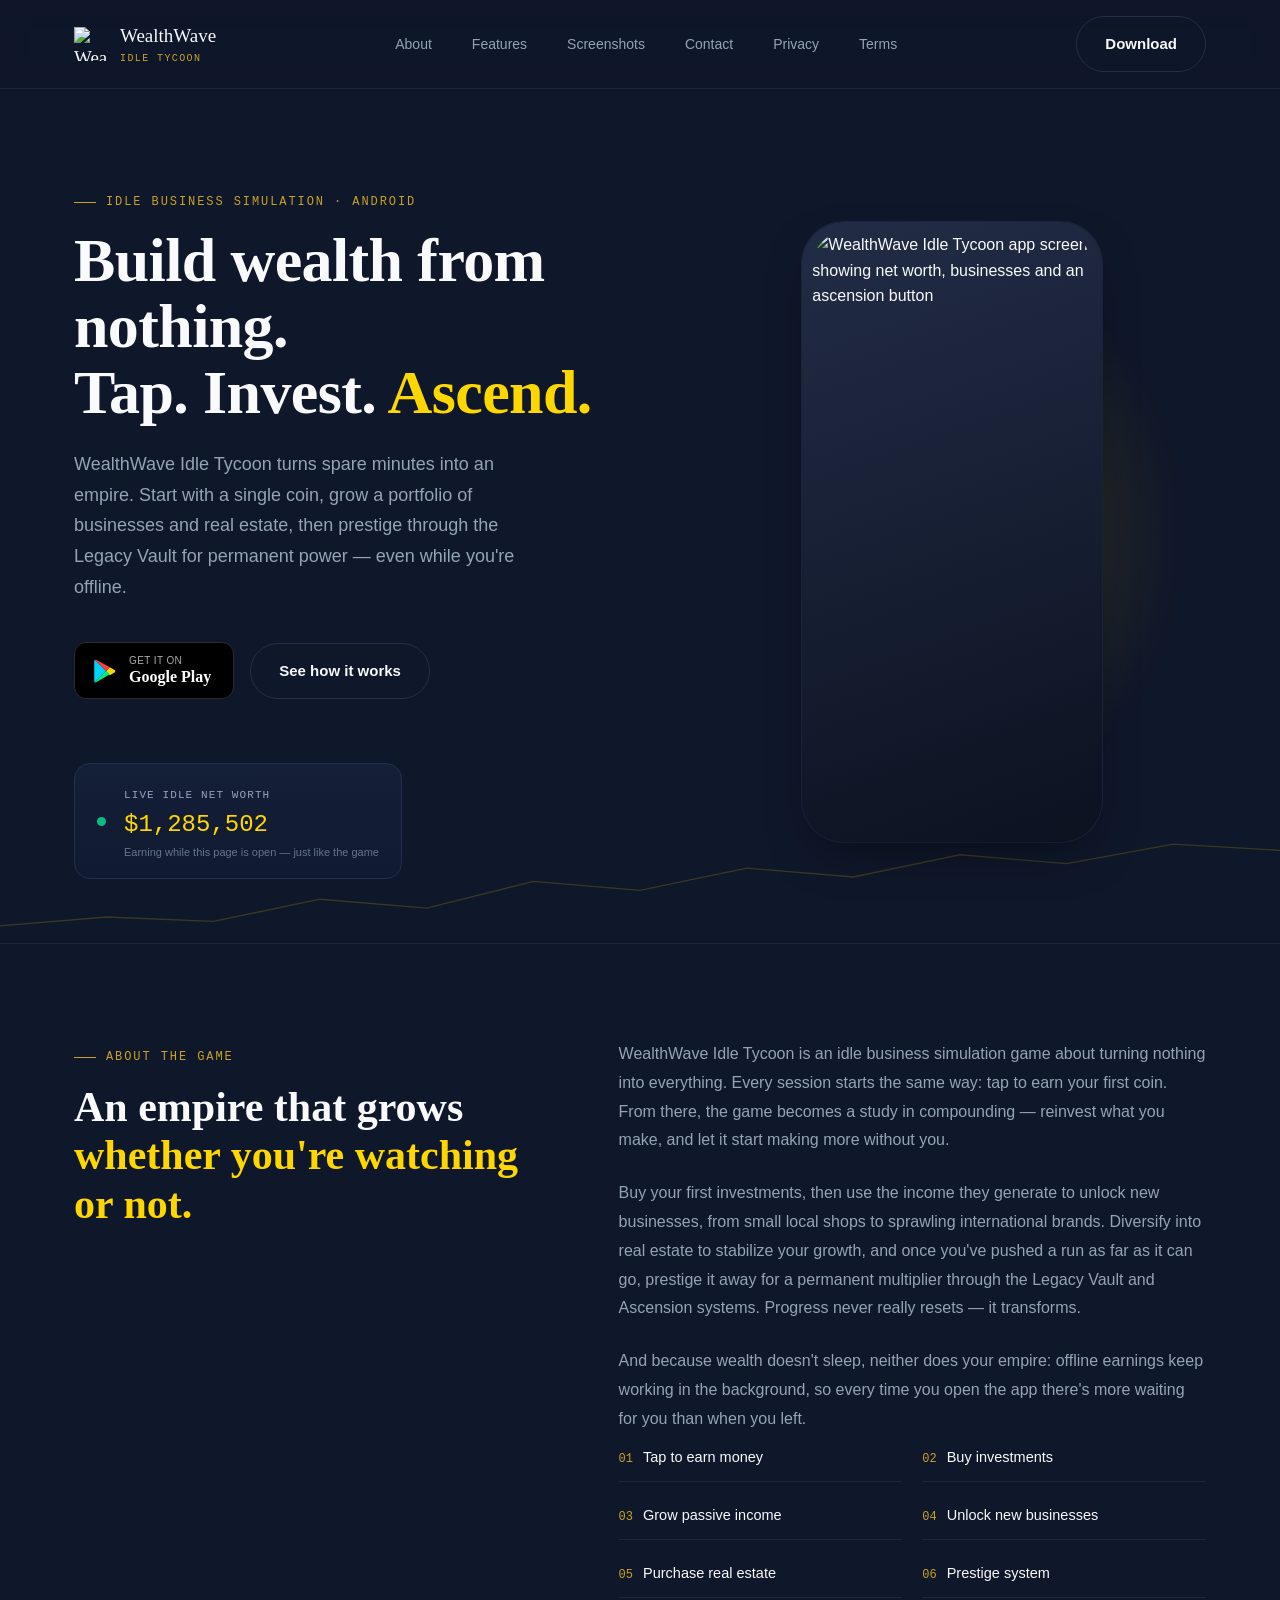
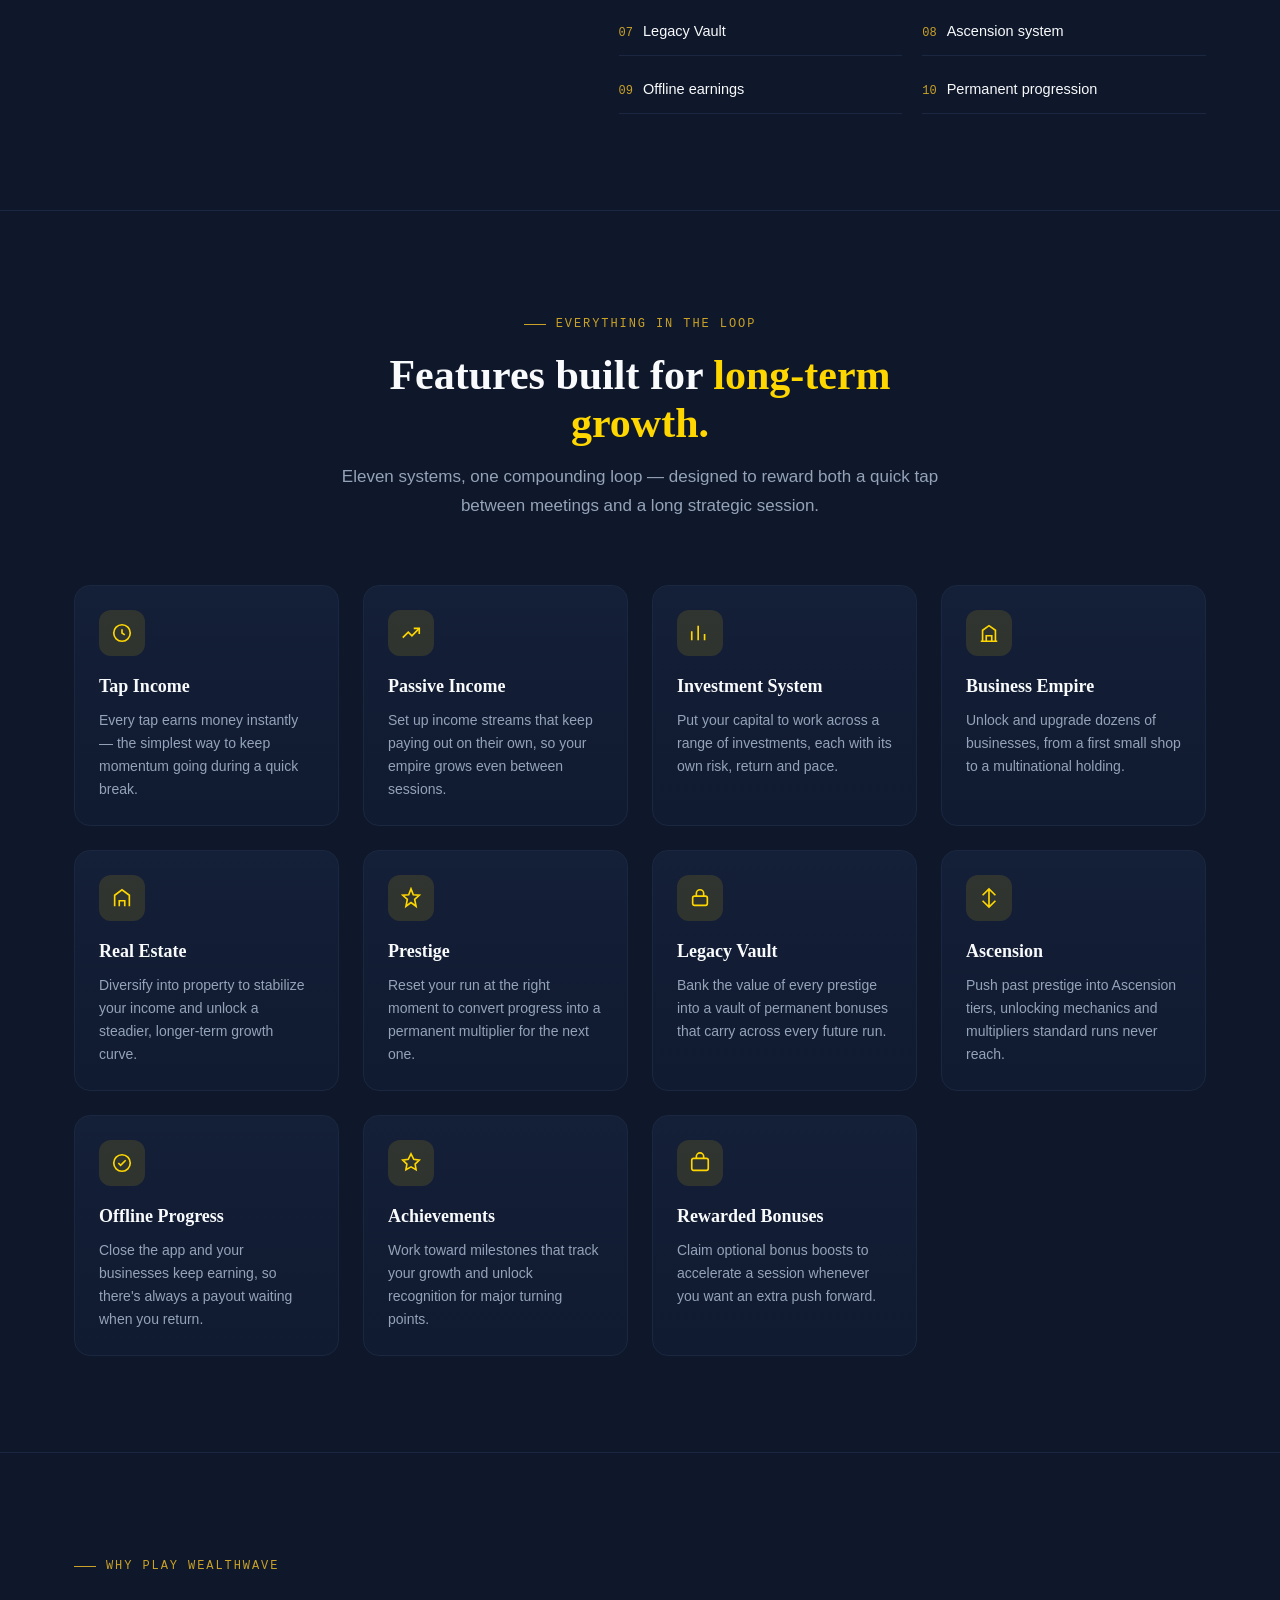
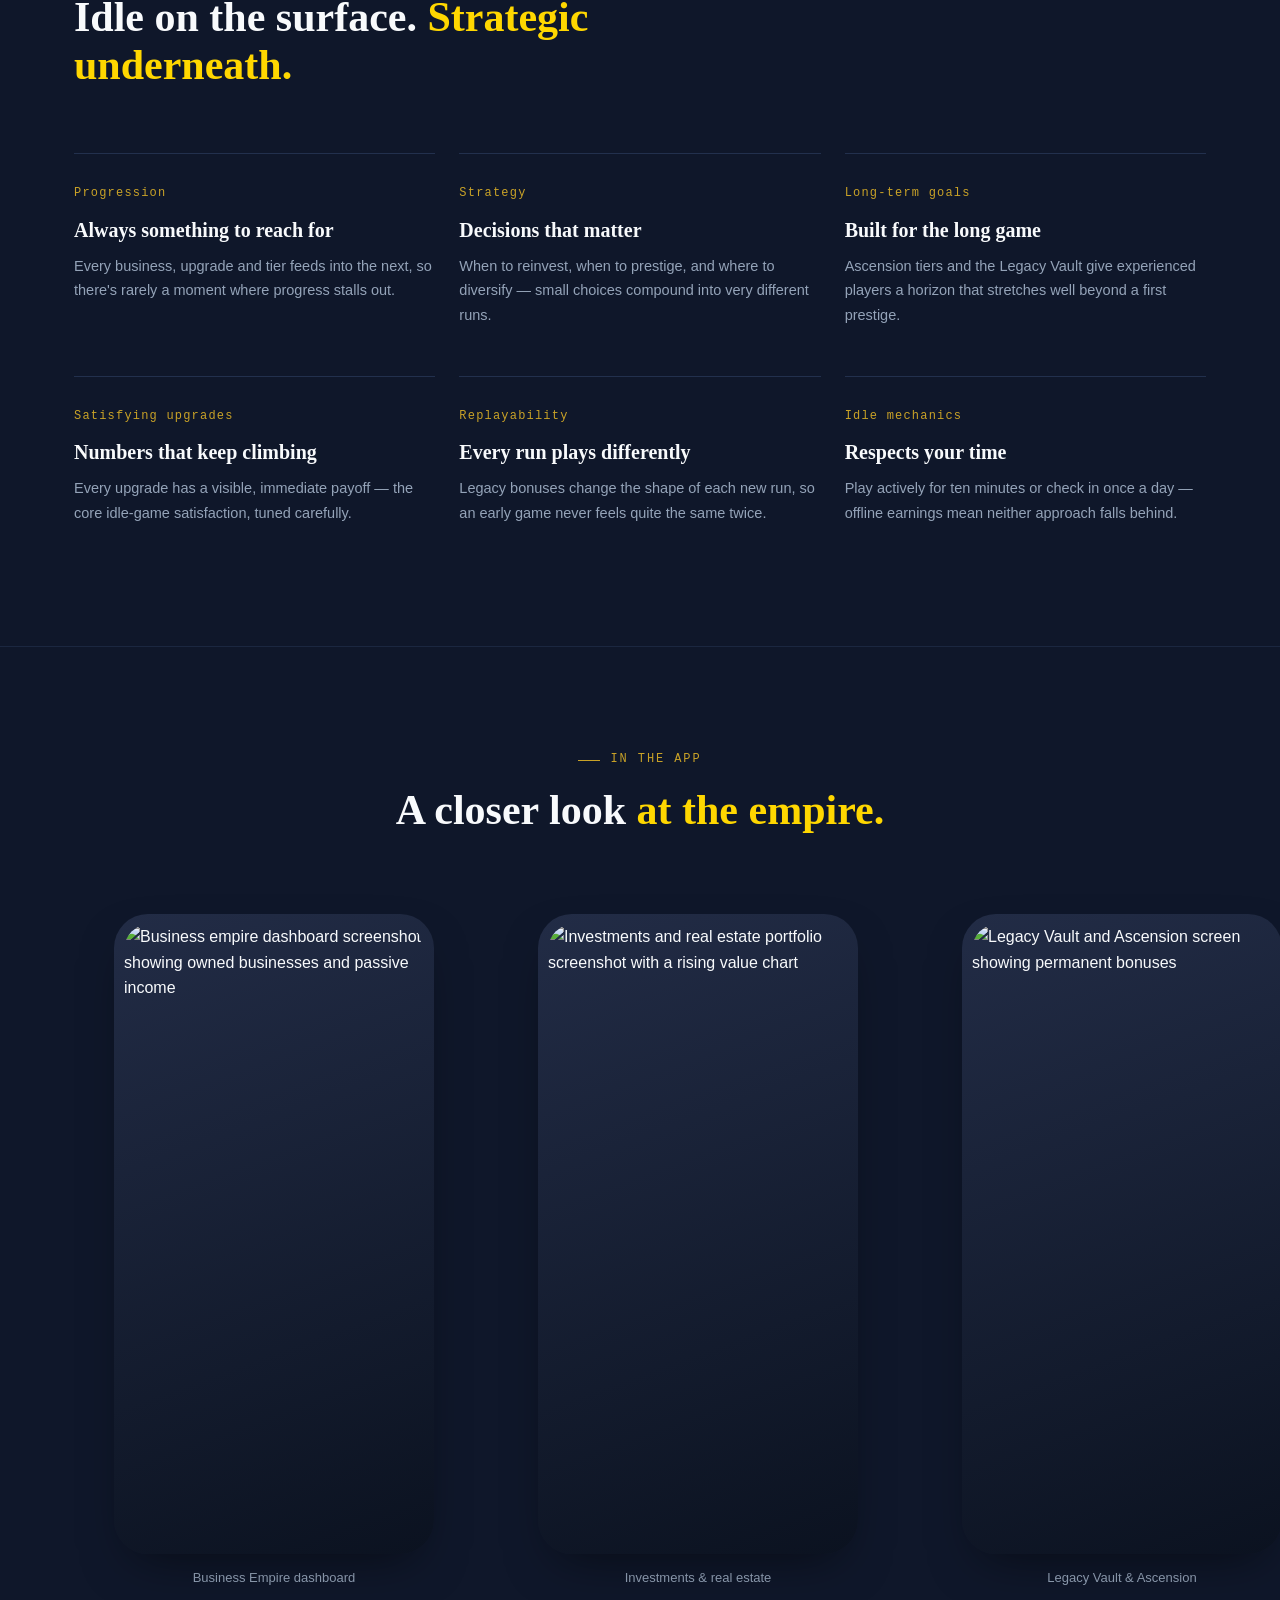
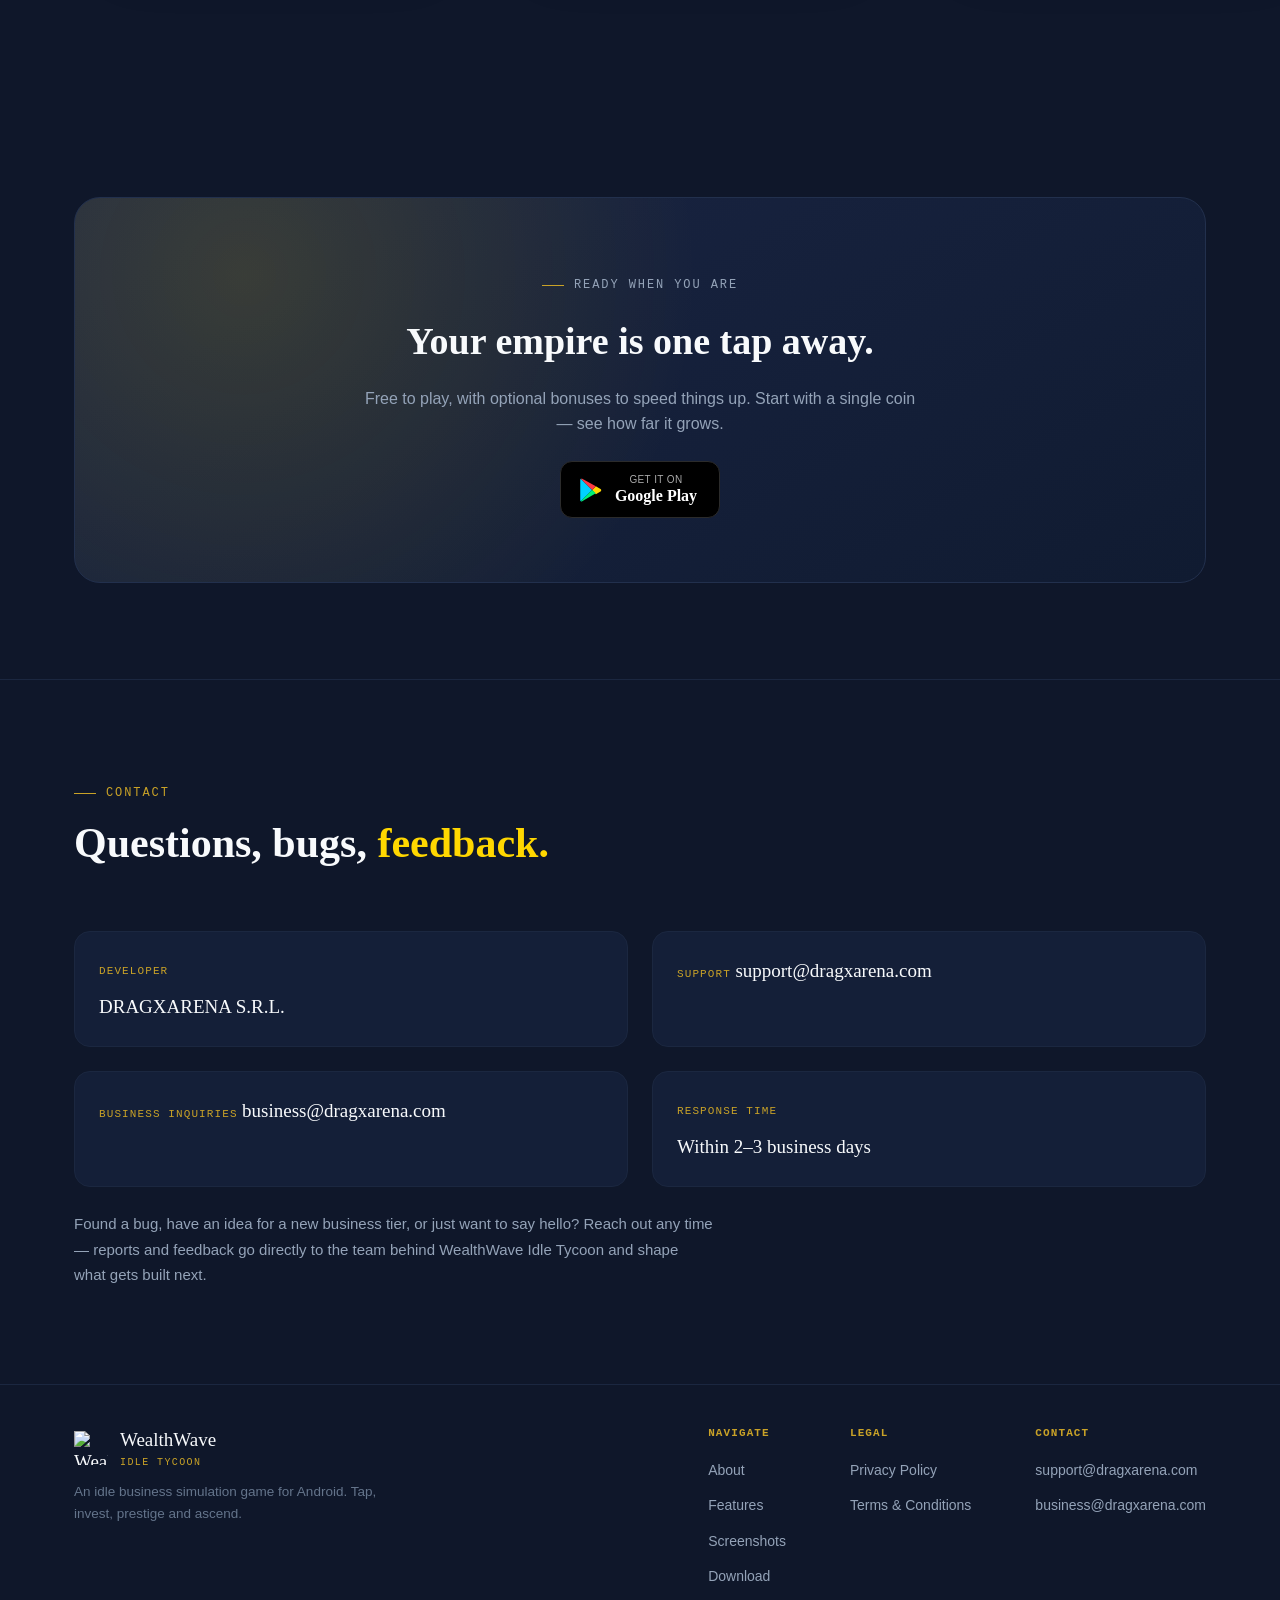
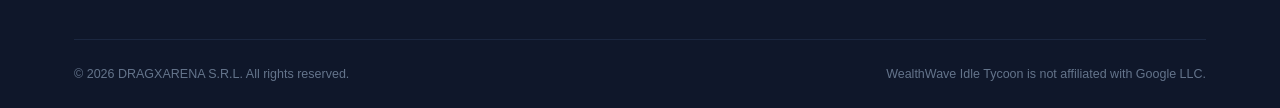
==== commit 291a35da: "Update image formats from SVG to JPEG" ====
--- a/index.html
+++ b/index.html
@@ -13,7 +13,7 @@
   <meta property="og:type" content="website">
   <meta property="og:title" content="WealthWave Idle Tycoon — Build Your Empire, One Tap at a Time">
   <meta property="og:description" content="A premium idle business simulation for Android. Tap, invest, prestige and ascend to build the ultimate empire.">
-  <meta property="og:image" content="https://example.com/images/hero-placeholder.svg">
+  <meta property="og:image" content="https://example.com/images/hero-placeholder.jpeg">
   <meta property="og:url" content="https://example.com/">
   <meta property="og:site_name" content="WealthWave Idle Tycoon">
   <meta property="og:locale" content="en_US">
@@ -22,7 +22,7 @@
   <meta name="twitter:card" content="summary_large_image">
   <meta name="twitter:title" content="WealthWave Idle Tycoon — Build Your Empire, One Tap at a Time">
   <meta name="twitter:description" content="A premium idle business simulation for Android. Tap, invest, prestige and ascend to build the ultimate empire.">
-  <meta name="twitter:image" content="https://example.com/images/hero-placeholder.svg">
+  <meta name="twitter:image" content="https://example.com/images/hero-placeholder.jpeg">
 
   <link rel="icon" href="favicon.svg" type="image/svg+xml">
   <link rel="icon" href="favicon.ico" sizes="any">
@@ -40,7 +40,7 @@
   <header class="site-header">
     <nav class="nav" aria-label="Primary">
       <a href="index.html" class="brand">
-        <img src="images/logo-placeholder.svg" alt="WealthWave Idle Tycoon logo" width="34" height="34">
+        <img src="images/logo-placeholder.png" alt="WealthWave Idle Tycoon logo" width="34" height="34">
         <span>
           WealthWave
           <span class="brand-sub">IDLE TYCOON</span>
@@ -102,7 +102,7 @@
 
         <div class="hero-visual">
           <div class="phone-frame">
-            <img src="images/hero-placeholder.svg" alt="WealthWave Idle Tycoon app screen showing net worth, businesses and an ascension button" width="300" height="600">
+            <img src="images/hero-placeholder.jpeg" alt="WealthWave Idle Tycoon app screen showing net worth, businesses and an ascension button" width="300" height="600">
           </div>
         </div>
       </div>
@@ -294,19 +294,19 @@
         <div class="gallery-track">
           <figure>
             <div class="gallery-frame">
-              <img src="images/screenshot-1.svg" alt="Business empire dashboard screenshot showing owned businesses and passive income" width="300" height="620">
+              <img src="images/screenshot-1.jpeg" alt="Business empire dashboard screenshot showing owned businesses and passive income" width="300" height="620">
             </div>
             <figcaption class="gallery-caption">Business Empire dashboard</figcaption>
           </figure>
           <figure>
             <div class="gallery-frame">
-              <img src="images/screenshot-2.svg" alt="Investments and real estate portfolio screenshot with a rising value chart" width="300" height="620">
+              <img src="images/screenshot-2.jpeg" alt="Investments and real estate portfolio screenshot with a rising value chart" width="300" height="620">
             </div>
             <figcaption class="gallery-caption">Investments &amp; real estate</figcaption>
           </figure>
           <figure>
             <div class="gallery-frame">
-              <img src="images/screenshot-3.svg" alt="Legacy Vault and Ascension screen showing permanent bonuses" width="300" height="620">
+              <img src="images/screenshot-3.jpeg" alt="Legacy Vault and Ascension screen showing permanent bonuses" width="300" height="620">
             </div>
             <figcaption class="gallery-caption">Legacy Vault &amp; Ascension</figcaption>
           </figure>
@@ -376,7 +376,7 @@
       <div class="footer-grid">
         <div class="footer-brand">
           <a href="index.html" class="brand">
-            <img src="images/logo-placeholder.svg" alt="WealthWave Idle Tycoon logo" width="34" height="34">
+            <img src="images/logo-placeholder.png" alt="WealthWave Idle Tycoon logo" width="34" height="34">
             <span>
               WealthWave
               <span class="brand-sub">IDLE TYCOON</span>
--- a/css/style.css
+++ b/css/style.css
@@ -0,0 +1,781 @@
+/* =====================================================================
+   WealthWave Idle Tycoon — Official Website Stylesheet
+   Design language: dark luxury fintech. Navy ledger background, gold
+   ink accents, serif display type for figures, quiet grid body copy.
+   ===================================================================== */
+
+/* ---------------------------------------------------------------------
+   1. Design tokens
+   --------------------------------------------------------------------- */
+:root {
+  /* Color */
+  --bg-primary: #0F172A;
+  --bg-panel: #141F38;
+  --bg-panel-alt: #101B31;
+  --bg-elevated: #1A2544;
+  --line: #22304D;
+  --line-soft: #1B2740;
+
+  --gold: #FFD700;
+  --gold-dim: #C9A227;
+  --gold-soft: rgba(255, 215, 0, 0.12);
+
+  --white: #F8FAFC;
+  --light-gray: #94A3B8;
+  --gray-dim: #64748B;
+  --emerald: #10B981;
+  --emerald-soft: rgba(16, 185, 129, 0.14);
+
+  /* Type */
+  --font-display: "Fraunces", Georgia, "Times New Roman", serif;
+  --font-body: "Manrope", -apple-system, BlinkMacSystemFont, "Segoe UI", sans-serif;
+  --font-mono: "JetBrains Mono", "Courier New", monospace;
+
+  /* Layout */
+  --container: 1180px;
+  --radius-sm: 10px;
+  --radius-md: 16px;
+  --radius-lg: 26px;
+  --space-1: 8px;
+  --space-2: 16px;
+  --space-3: 24px;
+  --space-4: 40px;
+  --space-5: 64px;
+  --space-6: 96px;
+
+  --shadow-card: 0 20px 50px -20px rgba(0, 0, 0, 0.55);
+  --shadow-gold: 0 12px 30px -10px rgba(255, 215, 0, 0.25);
+  --ease: cubic-bezier(0.22, 1, 0.36, 1);
+}
+
+/* ---------------------------------------------------------------------
+   2. Reset & base
+   --------------------------------------------------------------------- */
+*, *::before, *::after { box-sizing: border-box; }
+
+html {
+  scroll-behavior: smooth;
+}
+
+@media (prefers-reduced-motion: reduce) {
+  html { scroll-behavior: auto; }
+  *, *::before, *::after {
+    animation-duration: 0.01ms !important;
+    animation-iteration-count: 1 !important;
+    transition-duration: 0.01ms !important;
+    scroll-behavior: auto !important;
+  }
+}
+
+body {
+  margin: 0;
+  background: var(--bg-primary);
+  color: var(--white);
+  font-family: var(--font-body);
+  font-size: 16px;
+  line-height: 1.6;
+  -webkit-font-smoothing: antialiased;
+  overflow-x: hidden;
+}
+
+img { max-width: 100%; display: block; }
+a { color: inherit; text-decoration: none; }
+ul { margin: 0; padding: 0; list-style: none; }
+h1, h2, h3, h4, p { margin: 0; }
+
+.container {
+  width: 100%;
+  max-width: var(--container);
+  margin: 0 auto;
+  padding: 0 var(--space-3);
+}
+
+section { position: relative; }
+
+:focus-visible {
+  outline: 2px solid var(--gold);
+  outline-offset: 3px;
+  border-radius: 4px;
+}
+
+.skip-link {
+  position: absolute;
+  left: -999px;
+  top: 0;
+  background: var(--gold);
+  color: var(--bg-primary);
+  padding: 10px 18px;
+  border-radius: 0 0 8px 0;
+  z-index: 999;
+  font-weight: 700;
+}
+.skip-link:focus { left: 0; }
+
+/* Eyebrow / label */
+.eyebrow {
+  display: inline-flex;
+  align-items: center;
+  gap: 10px;
+  font-family: var(--font-mono);
+  font-size: 12px;
+  letter-spacing: 0.16em;
+  text-transform: uppercase;
+  color: var(--gold-dim);
+  margin-bottom: var(--space-2);
+}
+.eyebrow::before {
+  content: "";
+  width: 22px;
+  height: 1px;
+  background: var(--gold-dim);
+}
+
+.section-head {
+  max-width: 640px;
+  margin-bottom: var(--space-5);
+}
+.section-head.center { margin-left: auto; margin-right: auto; text-align: center; }
+
+.section-title {
+  font-family: var(--font-display);
+  font-weight: 600;
+  font-size: clamp(28px, 4vw, 42px);
+  line-height: 1.15;
+  color: var(--white);
+}
+.section-title em {
+  font-style: normal;
+  color: var(--gold);
+}
+
+.section-lede {
+  margin-top: var(--space-2);
+  color: var(--light-gray);
+  font-size: 17px;
+  line-height: 1.7;
+}
+
+/* Buttons */
+.btn {
+  display: inline-flex;
+  align-items: center;
+  justify-content: center;
+  gap: 10px;
+  padding: 15px 28px;
+  border-radius: 999px;
+  font-family: var(--font-body);
+  font-weight: 700;
+  font-size: 15px;
+  border: 1px solid transparent;
+  cursor: pointer;
+  transition: transform 0.35s var(--ease), box-shadow 0.35s var(--ease), background 0.35s var(--ease), border-color 0.35s var(--ease);
+  white-space: nowrap;
+}
+.btn-primary {
+  background: linear-gradient(135deg, #FFE58A, var(--gold) 45%, var(--gold-dim));
+  color: #14100A;
+  box-shadow: var(--shadow-gold);
+}
+.btn-primary:hover { transform: translateY(-2px); box-shadow: 0 16px 36px -10px rgba(255, 215, 0, 0.4); }
+.btn-ghost {
+  background: transparent;
+  color: var(--white);
+  border-color: var(--line);
+}
+.btn-ghost:hover { border-color: var(--gold-dim); color: var(--gold); }
+
+/* Google Play badge (placeholder, built in CSS/SVG — no external asset needed) */
+.play-badge {
+  display: inline-flex;
+  align-items: center;
+  gap: 12px;
+  padding: 12px 22px 12px 16px;
+  background: #000;
+  border: 1px solid #2b2b2b;
+  border-radius: 12px;
+  transition: transform 0.35s var(--ease), border-color 0.35s var(--ease);
+}
+.play-badge:hover { transform: translateY(-2px); border-color: var(--gold-dim); }
+.play-badge svg { width: 26px; height: 26px; flex-shrink: 0; }
+.play-badge .badge-copy { line-height: 1.2; }
+.play-badge .badge-copy small { display: block; font-size: 10px; color: #aaa; letter-spacing: 0.04em; }
+.play-badge .badge-copy strong { display: block; font-size: 16px; font-family: var(--font-display); color: #fff; }
+
+/* ---------------------------------------------------------------------
+   3. Header / Nav
+   --------------------------------------------------------------------- */
+.site-header {
+  position: sticky;
+  top: 0;
+  z-index: 100;
+  background: rgba(15, 23, 42, 0.78);
+  backdrop-filter: blur(14px);
+  -webkit-backdrop-filter: blur(14px);
+  border-bottom: 1px solid var(--line-soft);
+}
+
+.nav {
+  display: flex;
+  align-items: center;
+  justify-content: space-between;
+  padding: 16px var(--space-3);
+  max-width: var(--container);
+  margin: 0 auto;
+}
+
+.brand {
+  display: flex;
+  align-items: center;
+  gap: 12px;
+  font-family: var(--font-display);
+  font-size: 19px;
+  color: var(--white);
+}
+.brand img { width: 34px; height: 34px; }
+.brand .brand-sub { display: block; font-family: var(--font-mono); font-size: 10px; color: var(--gold-dim); letter-spacing: 0.14em; }
+
+.nav-links {
+  display: flex;
+  align-items: center;
+  gap: var(--space-4);
+}
+.nav-links a {
+  font-size: 14px;
+  color: var(--light-gray);
+  transition: color 0.25s var(--ease);
+  position: relative;
+}
+.nav-links a:hover { color: var(--white); }
+.nav-links a.current { color: var(--gold); }
+
+.nav-cta { display: flex; align-items: center; gap: var(--space-2); }
+
+.nav-toggle {
+  display: none;
+  background: none;
+  border: 1px solid var(--line);
+  border-radius: 8px;
+  width: 42px;
+  height: 42px;
+  color: var(--white);
+  cursor: pointer;
+  align-items: center;
+  justify-content: center;
+}
+
+/* ---------------------------------------------------------------------
+   4. Hero
+   --------------------------------------------------------------------- */
+.hero {
+  padding: var(--space-6) 0 var(--space-5);
+  overflow: hidden;
+}
+
+.hero-grid {
+  display: grid;
+  grid-template-columns: 1.05fr 0.95fr;
+  gap: var(--space-5);
+  align-items: center;
+}
+
+.hero-copy h1 {
+  font-family: var(--font-display);
+  font-size: clamp(38px, 5.4vw, 62px);
+  line-height: 1.06;
+  font-weight: 600;
+  letter-spacing: -0.01em;
+}
+.hero-copy h1 .accent { color: var(--gold); }
+
+.hero-sub {
+  margin-top: var(--space-3);
+  font-size: 18px;
+  color: var(--light-gray);
+  max-width: 480px;
+  line-height: 1.7;
+}
+
+.hero-actions {
+  margin-top: var(--space-4);
+  display: flex;
+  flex-wrap: wrap;
+  gap: 16px;
+  align-items: center;
+}
+
+/* Signature element: live idle-earnings ticker */
+.hero-ticker {
+  margin-top: var(--space-5);
+  display: inline-flex;
+  align-items: center;
+  gap: 18px;
+  padding: 16px 22px;
+  border: 1px solid var(--line);
+  border-radius: var(--radius-md);
+  background: linear-gradient(180deg, var(--bg-panel), var(--bg-panel-alt));
+}
+.hero-ticker .ticker-dot {
+  width: 9px; height: 9px; border-radius: 50%;
+  background: var(--emerald);
+  box-shadow: 0 0 0 0 rgba(16,185,129,0.55);
+  animation: pulseDot 2s infinite;
+  flex-shrink: 0;
+}
+@keyframes pulseDot {
+  0% { box-shadow: 0 0 0 0 rgba(16,185,129,0.5); }
+  70% { box-shadow: 0 0 0 9px rgba(16,185,129,0); }
+  100% { box-shadow: 0 0 0 0 rgba(16,185,129,0); }
+}
+.hero-ticker .ticker-label {
+  font-family: var(--font-mono);
+  font-size: 11px;
+  letter-spacing: 0.1em;
+  color: var(--light-gray);
+  text-transform: uppercase;
+}
+.hero-ticker .ticker-value {
+  font-family: var(--font-mono);
+  font-size: 24px;
+  color: var(--gold);
+  font-variant-numeric: tabular-nums;
+}
+.hero-ticker .ticker-sub {
+  font-size: 11px;
+  color: var(--gray-dim);
+}
+
+.hero-visual {
+  position: relative;
+  display: flex;
+  justify-content: center;
+}
+
+.hero-visual::before {
+  content: "";
+  position: absolute;
+  inset: -10% -10% -10% 10%;
+  background: radial-gradient(closest-side, rgba(255,215,0,0.16), transparent 70%);
+  filter: blur(10px);
+  z-index: 0;
+}
+
+.phone-frame {
+  position: relative;
+  z-index: 1;
+  width: min(300px, 78vw);
+  border-radius: 42px;
+  padding: 10px;
+  background: linear-gradient(160deg, #222c46, #0b1220);
+  box-shadow: var(--shadow-card), 0 0 0 1px var(--line-soft);
+  animation: floatY 6s ease-in-out infinite;
+}
+.phone-frame img { border-radius: 34px; }
+
+@keyframes floatY {
+  0%, 100% { transform: translateY(0); }
+  50% { transform: translateY(-14px); }
+}
+
+/* ambient growth-chart line behind hero */
+.hero-chart-line {
+  position: absolute;
+  left: 0; right: 0; bottom: -1px;
+  width: 100%;
+  height: auto;
+  opacity: 0.5;
+  z-index: 0;
+  pointer-events: none;
+}
+
+/* ---------------------------------------------------------------------
+   5. About
+   --------------------------------------------------------------------- */
+.about {
+  padding: var(--space-6) 0;
+  border-top: 1px solid var(--line-soft);
+}
+
+.about-grid {
+  display: grid;
+  grid-template-columns: 0.9fr 1.1fr;
+  gap: var(--space-5);
+  align-items: start;
+}
+
+.about-copy p {
+  color: var(--light-gray);
+  font-size: 16px;
+  line-height: 1.8;
+  margin-bottom: var(--space-3);
+}
+.about-copy p:last-child { margin-bottom: 0; }
+
+.mechanics-list {
+  display: grid;
+  grid-template-columns: repeat(2, 1fr);
+  gap: 10px 20px;
+}
+.mechanics-list li {
+  display: flex;
+  align-items: baseline;
+  gap: 10px;
+  padding: 12px 0;
+  border-bottom: 1px solid var(--line-soft);
+  font-size: 14.5px;
+  color: var(--white);
+}
+.mechanics-list li .mech-index {
+  font-family: var(--font-mono);
+  color: var(--gold-dim);
+  font-size: 12px;
+}
+
+/* ---------------------------------------------------------------------
+   6. Feature cards
+   --------------------------------------------------------------------- */
+.features { padding: var(--space-6) 0; border-top: 1px solid var(--line-soft); }
+
+.feature-grid {
+  display: grid;
+  grid-template-columns: repeat(auto-fit, minmax(260px, 1fr));
+  gap: var(--space-3);
+}
+
+.feature-card {
+  background: linear-gradient(180deg, var(--bg-panel), var(--bg-panel-alt));
+  border: 1px solid var(--line-soft);
+  border-radius: var(--radius-md);
+  padding: var(--space-3);
+  transition: transform 0.35s var(--ease), border-color 0.35s var(--ease), box-shadow 0.35s var(--ease);
+}
+.feature-card:hover {
+  transform: translateY(-6px);
+  border-color: var(--gold-dim);
+  box-shadow: var(--shadow-card);
+}
+
+.feature-icon {
+  width: 46px; height: 46px;
+  border-radius: 12px;
+  display: flex; align-items: center; justify-content: center;
+  background: var(--gold-soft);
+  color: var(--gold);
+  margin-bottom: var(--space-2);
+}
+.feature-icon svg { width: 22px; height: 22px; }
+
+.feature-card h3 {
+  font-family: var(--font-display);
+  font-size: 18px;
+  font-weight: 600;
+  color: var(--white);
+  margin-bottom: 8px;
+}
+.feature-card p {
+  font-size: 14px;
+  color: var(--light-gray);
+  line-height: 1.65;
+}
+
+/* ---------------------------------------------------------------------
+   7. Why play
+   --------------------------------------------------------------------- */
+.why { padding: var(--space-6) 0; border-top: 1px solid var(--line-soft); }
+
+.why-grid {
+  display: grid;
+  grid-template-columns: repeat(3, 1fr);
+  gap: var(--space-3);
+}
+
+.why-item {
+  padding: var(--space-3) 0;
+  border-top: 1px solid var(--line);
+}
+.why-item .why-num {
+  font-family: var(--font-mono);
+  font-size: 12px;
+  color: var(--gold-dim);
+  letter-spacing: 0.1em;
+}
+.why-item h3 {
+  margin-top: 10px;
+  font-family: var(--font-display);
+  font-size: 20px;
+  color: var(--white);
+}
+.why-item p {
+  margin-top: 8px;
+  font-size: 14.5px;
+  color: var(--light-gray);
+  line-height: 1.7;
+}
+
+/* ---------------------------------------------------------------------
+   8. Screenshots
+   --------------------------------------------------------------------- */
+.gallery { padding: var(--space-6) 0; border-top: 1px solid var(--line-soft); }
+
+.gallery-track {
+  display: grid;
+  grid-template-columns: repeat(3, 1fr);
+  gap: var(--space-3);
+}
+
+.gallery-frame {
+  border-radius: 34px;
+  padding: 10px;
+  background: linear-gradient(160deg, #222c46, #0b1220);
+  box-shadow: var(--shadow-card);
+  transition: transform 0.4s var(--ease);
+}
+.gallery-frame:hover { transform: translateY(-8px); }
+.gallery-frame img { border-radius: 26px; }
+.gallery-caption {
+  margin-top: 14px;
+  text-align: center;
+  font-size: 13px;
+  color: var(--light-gray);
+}
+
+/* ---------------------------------------------------------------------
+   9. Download CTA
+   --------------------------------------------------------------------- */
+.download-cta {
+  margin: var(--space-6) 0;
+}
+.download-panel {
+  border-radius: var(--radius-lg);
+  padding: var(--space-5);
+  background:
+    radial-gradient(circle at 15% 20%, rgba(255,215,0,0.14), transparent 45%),
+    linear-gradient(150deg, var(--bg-elevated), var(--bg-panel-alt));
+  border: 1px solid var(--line);
+  text-align: center;
+}
+.download-panel h2 {
+  font-family: var(--font-display);
+  font-size: clamp(26px, 3.6vw, 38px);
+  color: var(--white);
+}
+.download-panel p {
+  margin-top: 14px;
+  color: var(--light-gray);
+  max-width: 560px;
+  margin-left: auto;
+  margin-right: auto;
+}
+.download-actions {
+  margin-top: var(--space-3);
+  display: flex;
+  justify-content: center;
+}
+
+/* ---------------------------------------------------------------------
+   10. Contact
+   --------------------------------------------------------------------- */
+.contact { padding: var(--space-6) 0; border-top: 1px solid var(--line-soft); }
+
+.contact-grid {
+  display: grid;
+  grid-template-columns: 1fr 1fr;
+  gap: var(--space-3);
+}
+
+.contact-card {
+  padding: var(--space-3);
+  border: 1px solid var(--line-soft);
+  border-radius: var(--radius-md);
+  background: var(--bg-panel);
+}
+.contact-card .contact-label {
+  font-family: var(--font-mono);
+  font-size: 11px;
+  letter-spacing: 0.1em;
+  color: var(--gold-dim);
+  text-transform: uppercase;
+}
+.contact-card .contact-value {
+  margin-top: 10px;
+  font-family: var(--font-display);
+  font-size: 19px;
+  color: var(--white);
+}
+.contact-card a.contact-value:hover { color: var(--gold); }
+.contact-note {
+  margin-top: var(--space-3);
+  color: var(--light-gray);
+  font-size: 15px;
+  line-height: 1.7;
+  max-width: 640px;
+}
+
+/* ---------------------------------------------------------------------
+   11. Footer
+   --------------------------------------------------------------------- */
+.site-footer {
+  border-top: 1px solid var(--line-soft);
+  padding: var(--space-4) 0 var(--space-3);
+}
+.footer-grid {
+  display: flex;
+  justify-content: space-between;
+  align-items: flex-start;
+  flex-wrap: wrap;
+  gap: var(--space-3);
+}
+.footer-brand { max-width: 320px; }
+.footer-brand .brand { margin-bottom: 10px; }
+.footer-brand p { color: var(--gray-dim); font-size: 13.5px; line-height: 1.6; }
+
+.footer-nav { display: flex; gap: var(--space-5); flex-wrap: wrap; }
+.footer-col h4 {
+  font-family: var(--font-mono);
+  font-size: 11px;
+  letter-spacing: 0.1em;
+  color: var(--gold-dim);
+  text-transform: uppercase;
+  margin-bottom: 14px;
+}
+.footer-col li { margin-bottom: 10px; }
+.footer-col a { color: var(--light-gray); font-size: 14px; }
+.footer-col a:hover { color: var(--white); }
+
+.footer-bottom {
+  margin-top: var(--space-4);
+  padding-top: var(--space-3);
+  border-top: 1px solid var(--line-soft);
+  display: flex;
+  justify-content: space-between;
+  flex-wrap: wrap;
+  gap: 10px;
+  font-size: 12.5px;
+  color: var(--gray-dim);
+}
+
+/* ---------------------------------------------------------------------
+   12. Legal pages (privacy / terms)
+   --------------------------------------------------------------------- */
+.legal-hero {
+  padding: var(--space-6) 0 var(--space-4);
+  border-bottom: 1px solid var(--line-soft);
+}
+.legal-hero h1 {
+  font-family: var(--font-display);
+  font-size: clamp(30px, 4.4vw, 46px);
+}
+.legal-hero .legal-meta {
+  margin-top: 12px;
+  color: var(--light-gray);
+  font-size: 14px;
+}
+
+.legal-body {
+  padding: var(--space-5) 0 var(--space-6);
+}
+.legal-body .container {
+  display: grid;
+  grid-template-columns: 260px 1fr;
+  gap: var(--space-5);
+  align-items: start;
+}
+
+.legal-toc {
+  position: sticky;
+  top: 100px;
+  border: 1px solid var(--line-soft);
+  border-radius: var(--radius-md);
+  padding: var(--space-3);
+  background: var(--bg-panel);
+}
+.legal-toc h2 {
+  font-family: var(--font-mono);
+  font-size: 11px;
+  letter-spacing: 0.1em;
+  text-transform: uppercase;
+  color: var(--gold-dim);
+  margin-bottom: 14px;
+}
+.legal-toc li { margin-bottom: 10px; }
+.legal-toc a { font-size: 13.5px; color: var(--light-gray); }
+.legal-toc a:hover { color: var(--gold); }
+
+.legal-content section {
+  padding-bottom: var(--space-4);
+  margin-bottom: var(--space-4);
+  border-bottom: 1px solid var(--line-soft);
+}
+.legal-content section:last-child { border-bottom: none; margin-bottom: 0; }
+.legal-content h2 {
+  font-family: var(--font-display);
+  font-size: 24px;
+  color: var(--white);
+  margin-bottom: 14px;
+  scroll-margin-top: 100px;
+}
+.legal-content h3 {
+  font-family: var(--font-body);
+  font-size: 15px;
+  color: var(--gold);
+  margin: 18px 0 8px;
+}
+.legal-content p {
+  color: var(--light-gray);
+  font-size: 15px;
+  line-height: 1.8;
+  margin-bottom: 12px;
+}
+.legal-content ul {
+  margin: 0 0 12px;
+  padding-left: 20px;
+  list-style: disc;
+}
+.legal-content li {
+  color: var(--light-gray);
+  font-size: 15px;
+  line-height: 1.8;
+  margin-bottom: 6px;
+}
+.legal-content a { color: var(--gold); }
+.legal-content a:hover { text-decoration: underline; }
+.legal-content strong { color: var(--white); }
+
+/* ---------------------------------------------------------------------
+   13. Responsive
+   --------------------------------------------------------------------- */
+@media (max-width: 980px) {
+  .hero-grid { grid-template-columns: 1fr; }
+  .hero-visual { order: -1; }
+  .about-grid { grid-template-columns: 1fr; }
+  .why-grid { grid-template-columns: 1fr 1fr; }
+  .gallery-track { grid-template-columns: 1fr 1fr; }
+  .contact-grid { grid-template-columns: 1fr; }
+  .legal-body .container { grid-template-columns: 1fr; }
+  .legal-toc { position: static; }
+}
+
+@media (max-width: 720px) {
+  .nav-links, .nav-cta .btn-ghost { display: none; }
+  .nav-toggle { display: flex; }
+  .nav.open .nav-links {
+    display: flex;
+    position: absolute;
+    top: 100%;
+    left: 0; right: 0;
+    flex-direction: column;
+    background: var(--bg-primary);
+    border-bottom: 1px solid var(--line-soft);
+    padding: var(--space-3);
+    gap: var(--space-2);
+  }
+  .why-grid { grid-template-columns: 1fr; }
+  .gallery-track { grid-template-columns: 1fr; }
+  .mechanics-list { grid-template-columns: 1fr; }
+  .footer-grid { flex-direction: column; }
+  .footer-nav { gap: var(--space-4); }
+}
+
+@media (max-width: 480px) {
+  .hero-ticker { flex-wrap: wrap; }
+  .download-panel { padding: var(--space-4) var(--space-2); }
+}
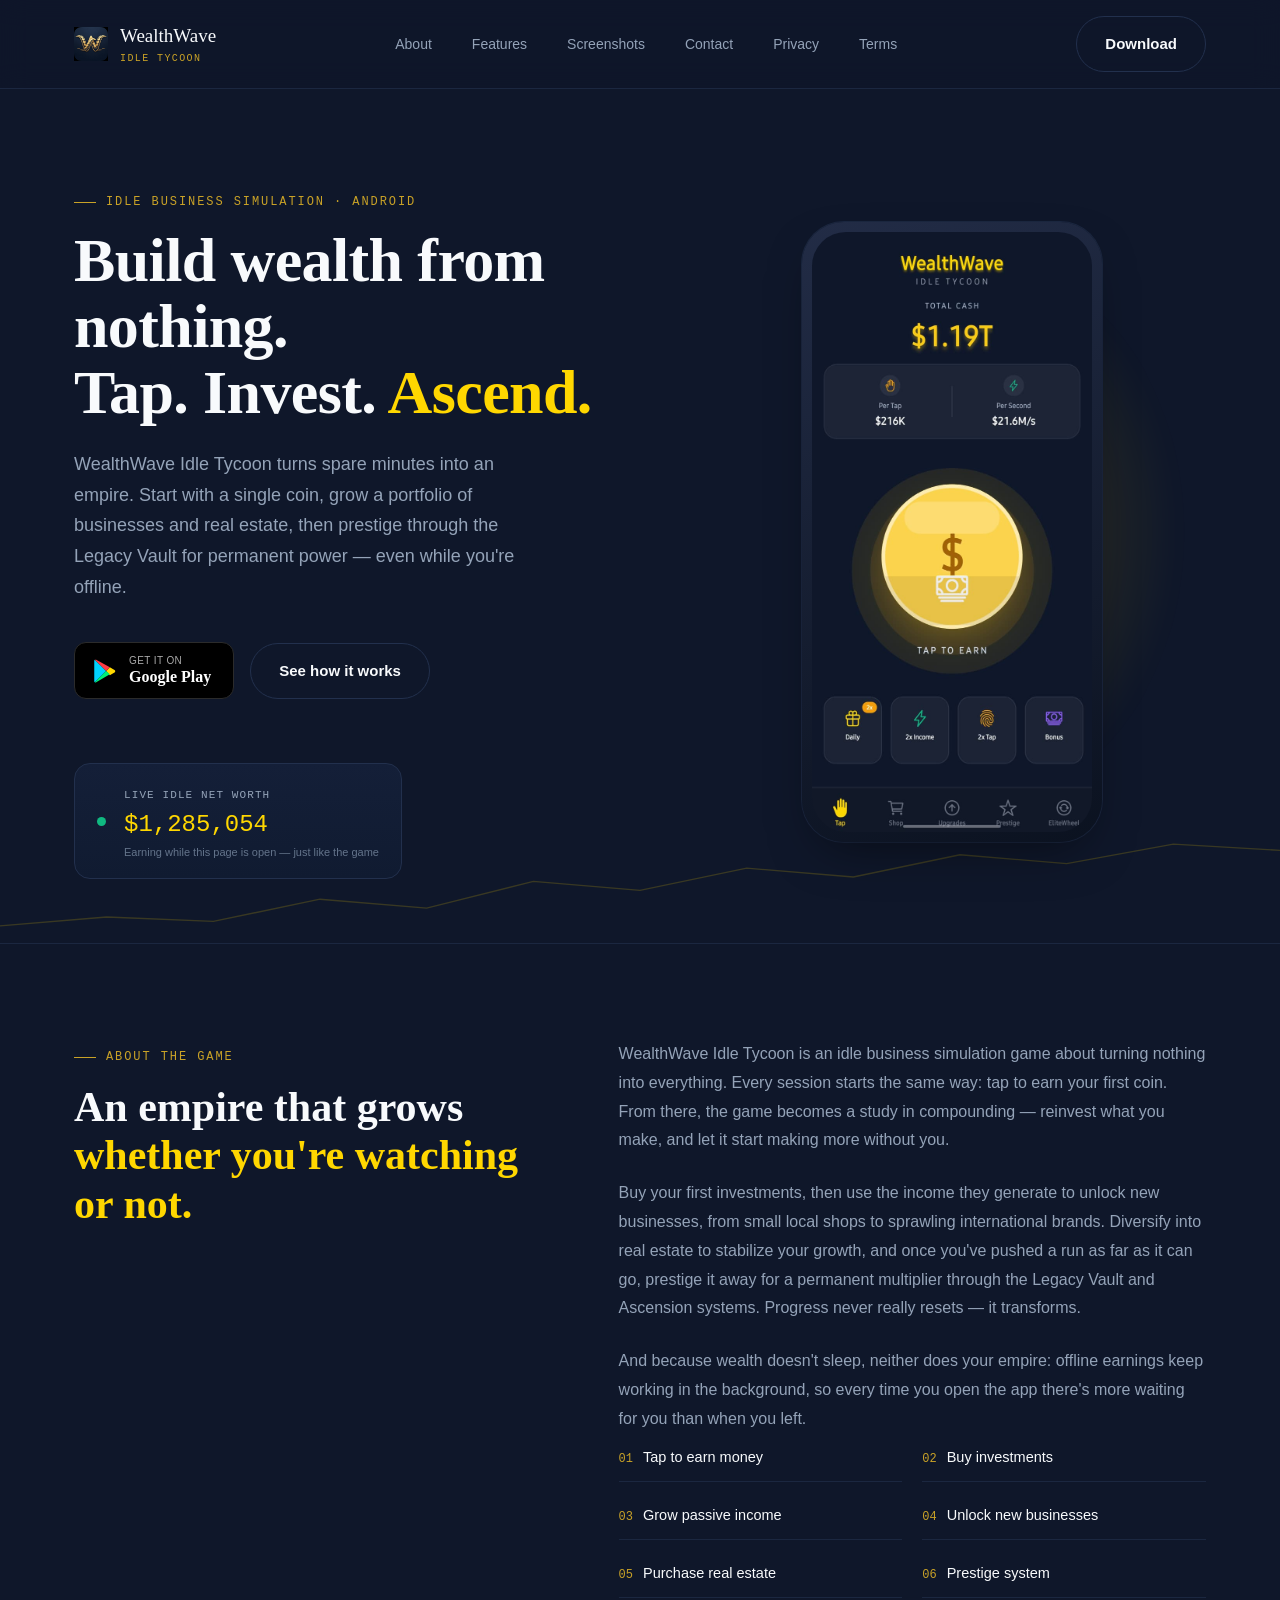
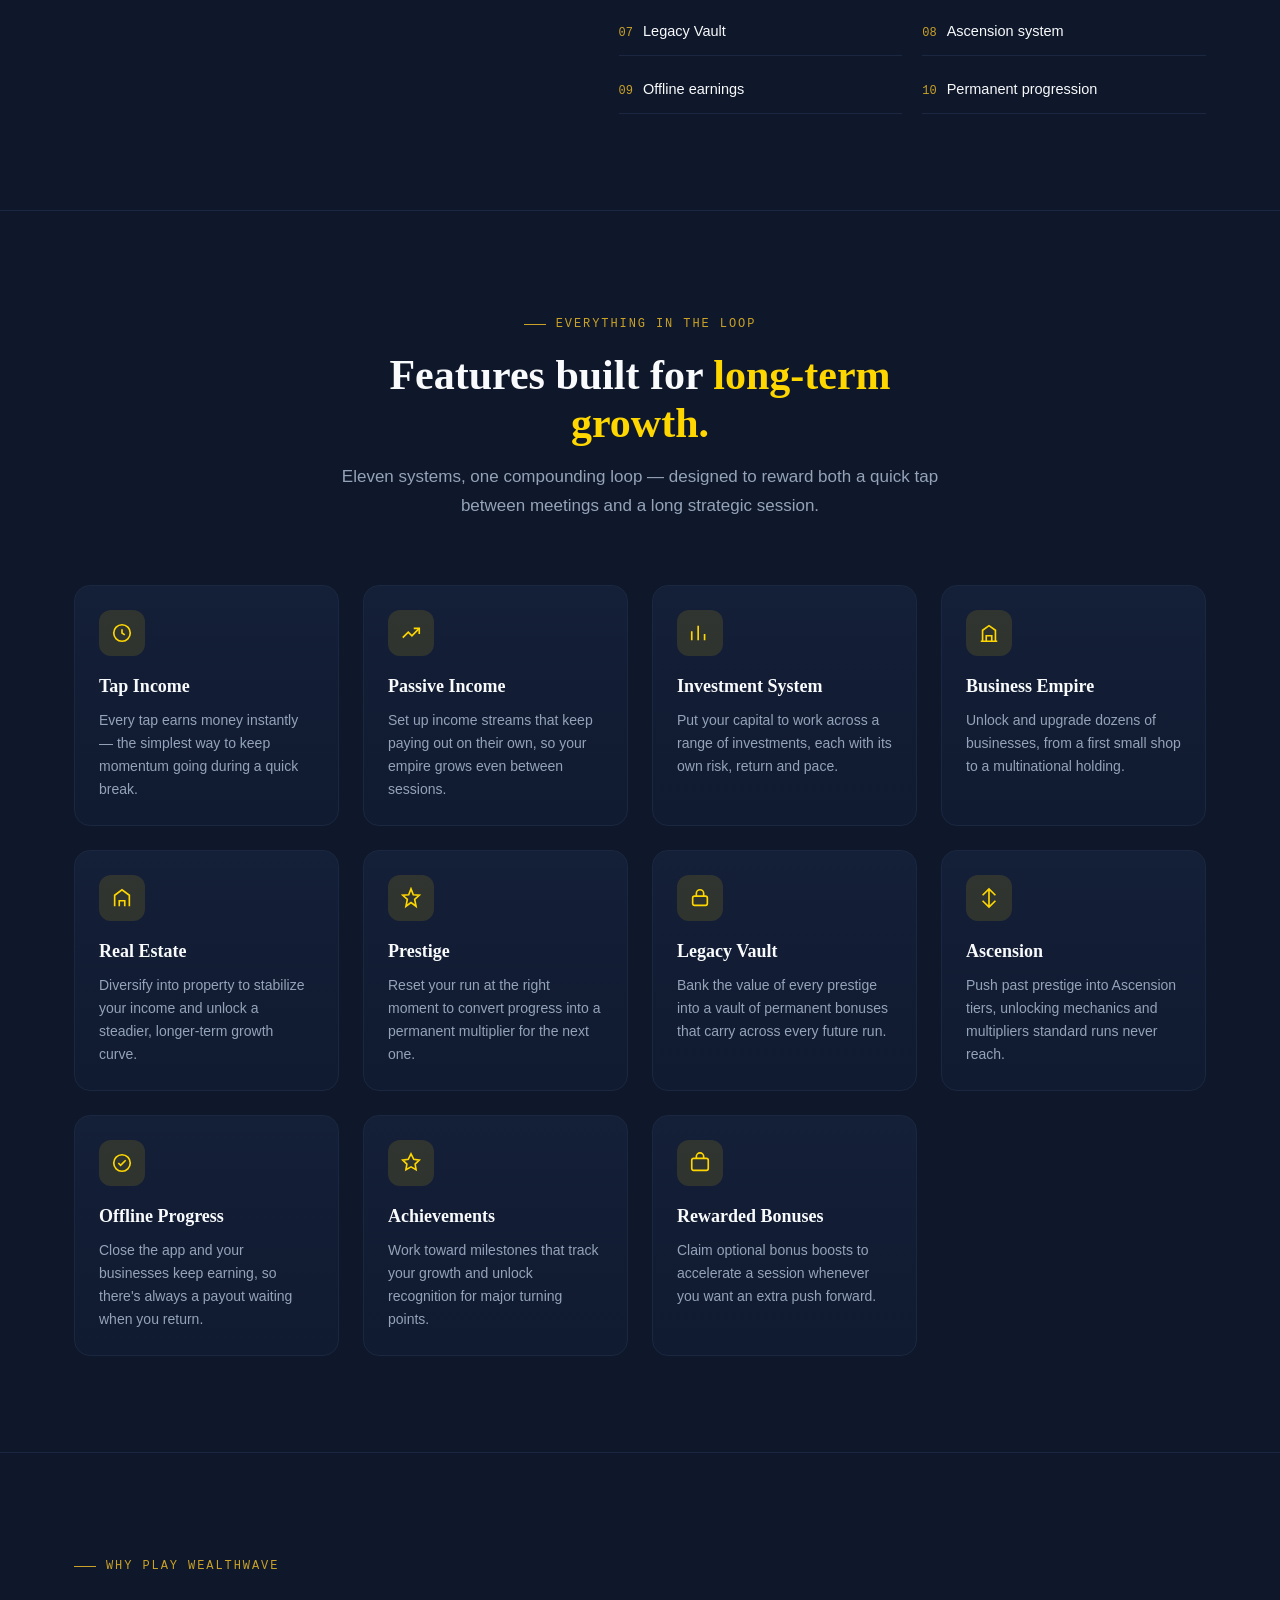
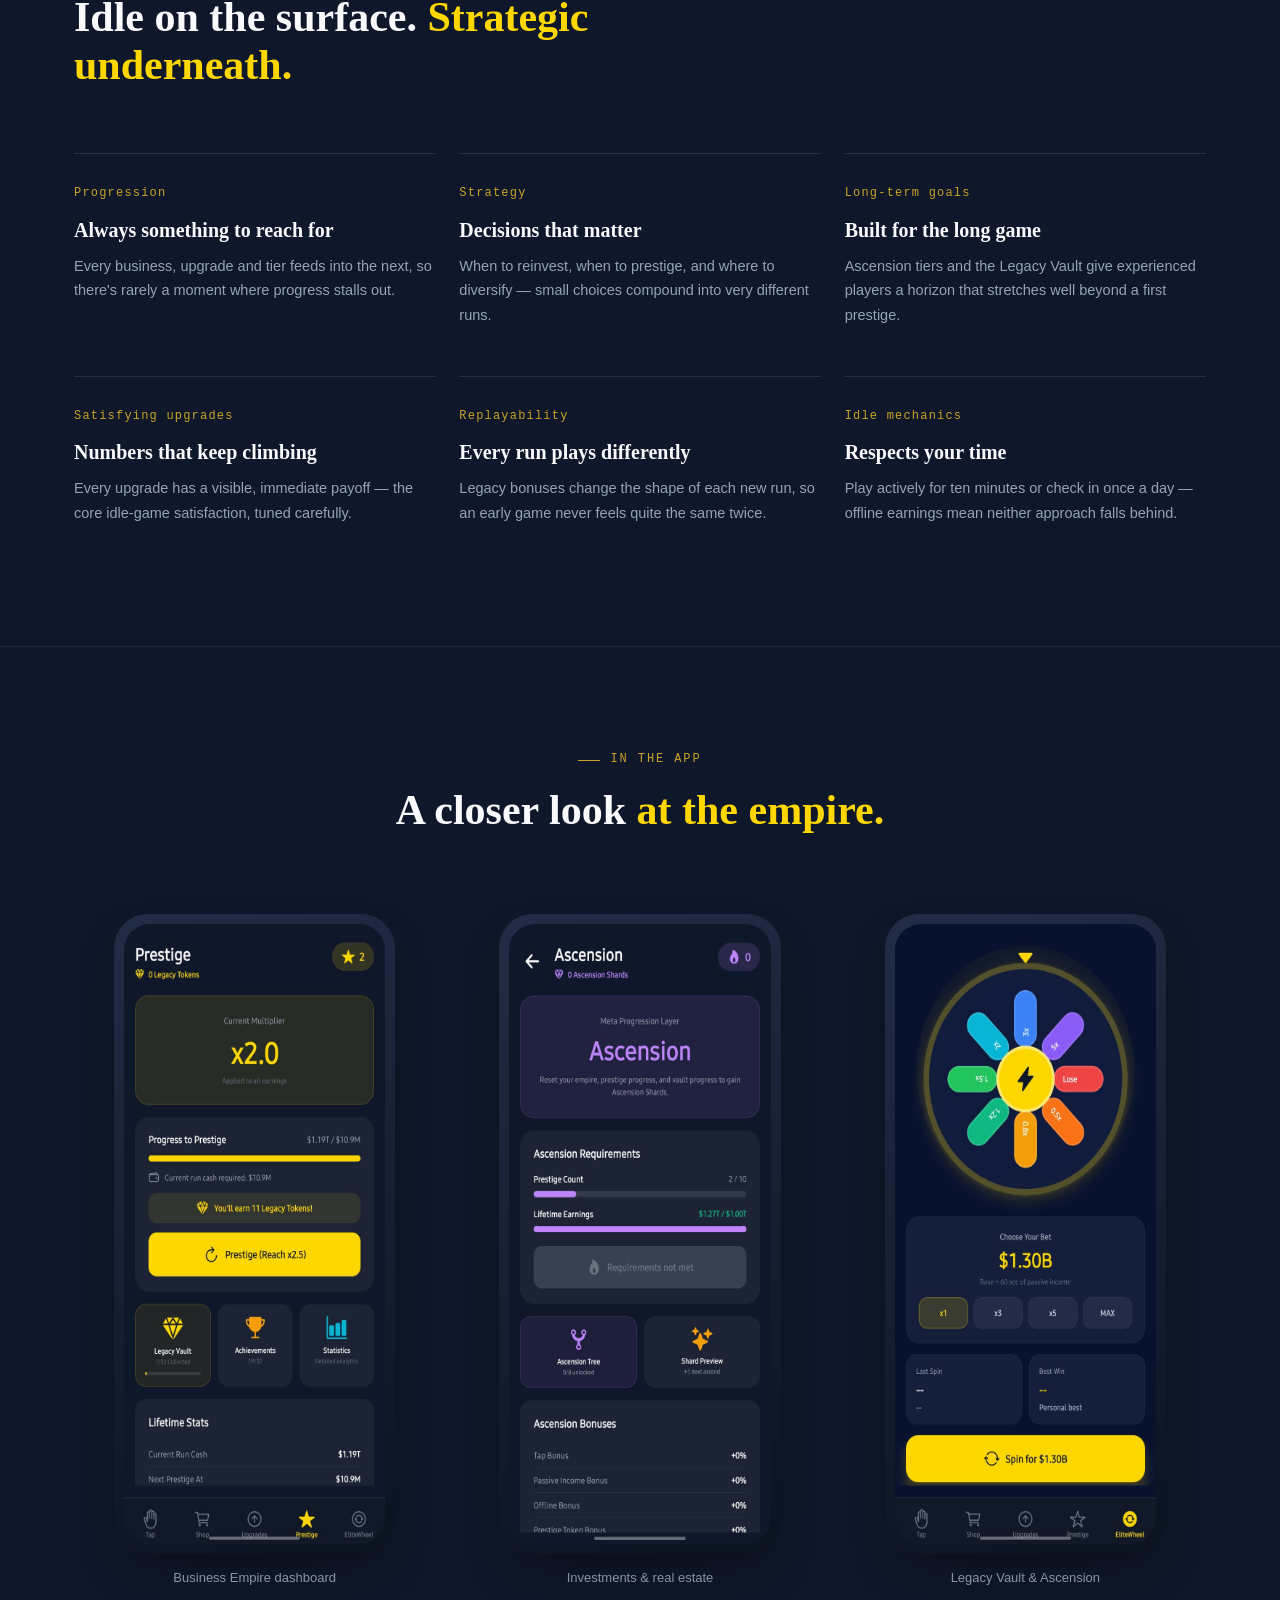
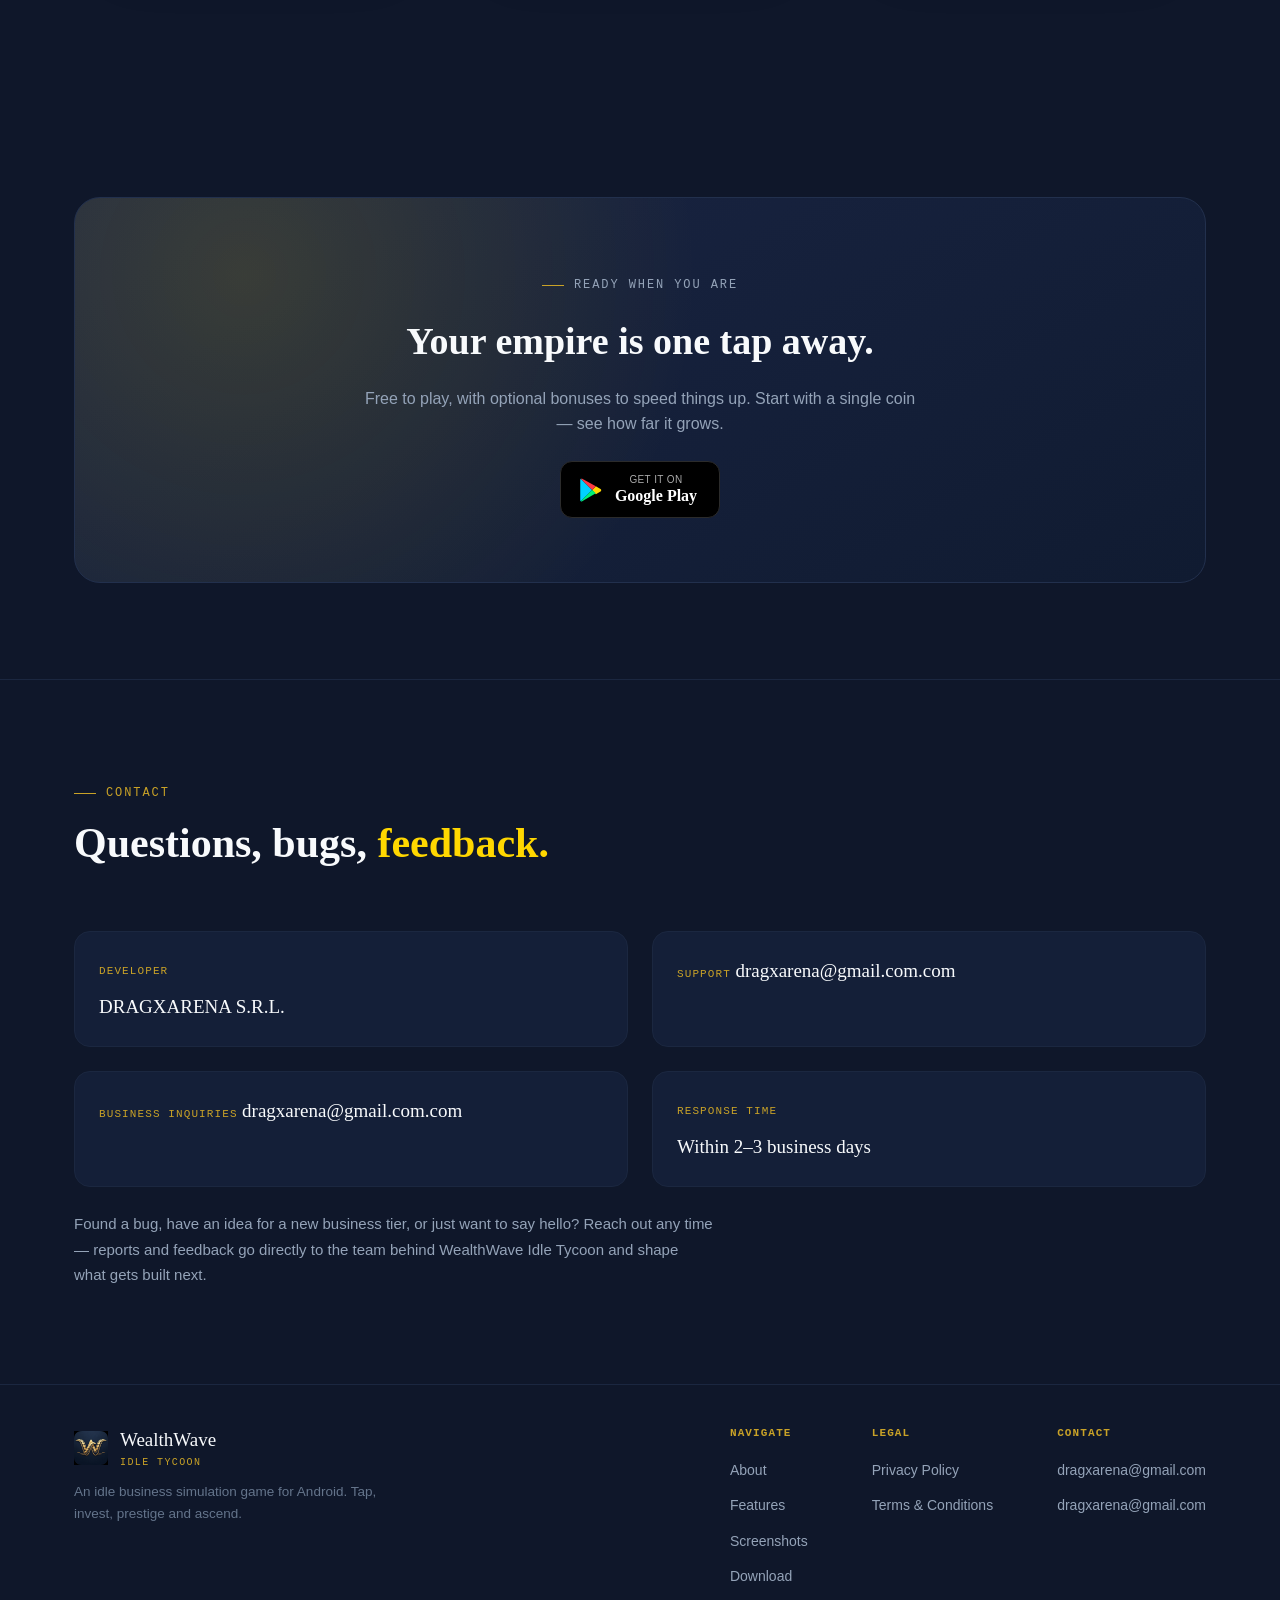
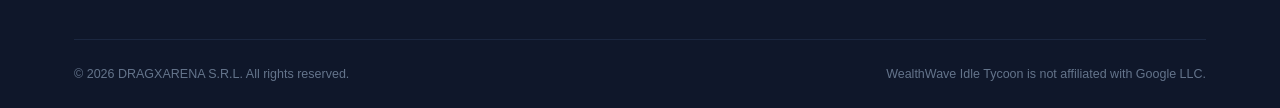
==== commit e7e96784: "Change contact emails to dragxarena@gmail.com Updated contact email addresses for support and busine" ====
--- a/index.html
+++ b/index.html
@@ -349,11 +349,11 @@
           </div>
           <div class="contact-card">
             <span class="contact-label">Support</span>
-            <a class="contact-value" href="mailto:support@dragxarena.com">support@dragxarena.com</a>
+            <a class="contact-value" href="mailto:dragxarena@gmail.com">dragxarena@gmail.com.com</a>
           </div>
           <div class="contact-card">
             <span class="contact-label">Business inquiries</span>
-            <a class="contact-value" href="mailto:business@dragxarena.com">business@dragxarena.com</a>
+            <a class="contact-value" href="mailto:dragxarena@gmail.com.com">dragxarena@gmail.com.com</a>
           </div>
           <div class="contact-card">
             <span class="contact-label">Response time</span>
@@ -405,8 +405,8 @@
           <div class="footer-col">
             <h4>Contact</h4>
             <ul>
-              <li><a href="mailto:support@dragxarena.com">support@dragxarena.com</a></li>
-              <li><a href="mailto:business@dragxarena.com">business@dragxarena.com</a></li>
+              <li><a href="mailto:dragxarena@gmail.com">dragxarena@gmail.com</a></li>
+              <li><a href="mailto:dragxarena@gmail.com">dragxarena@gmail.com</a></li>
             </ul>
           </div>
         </div>
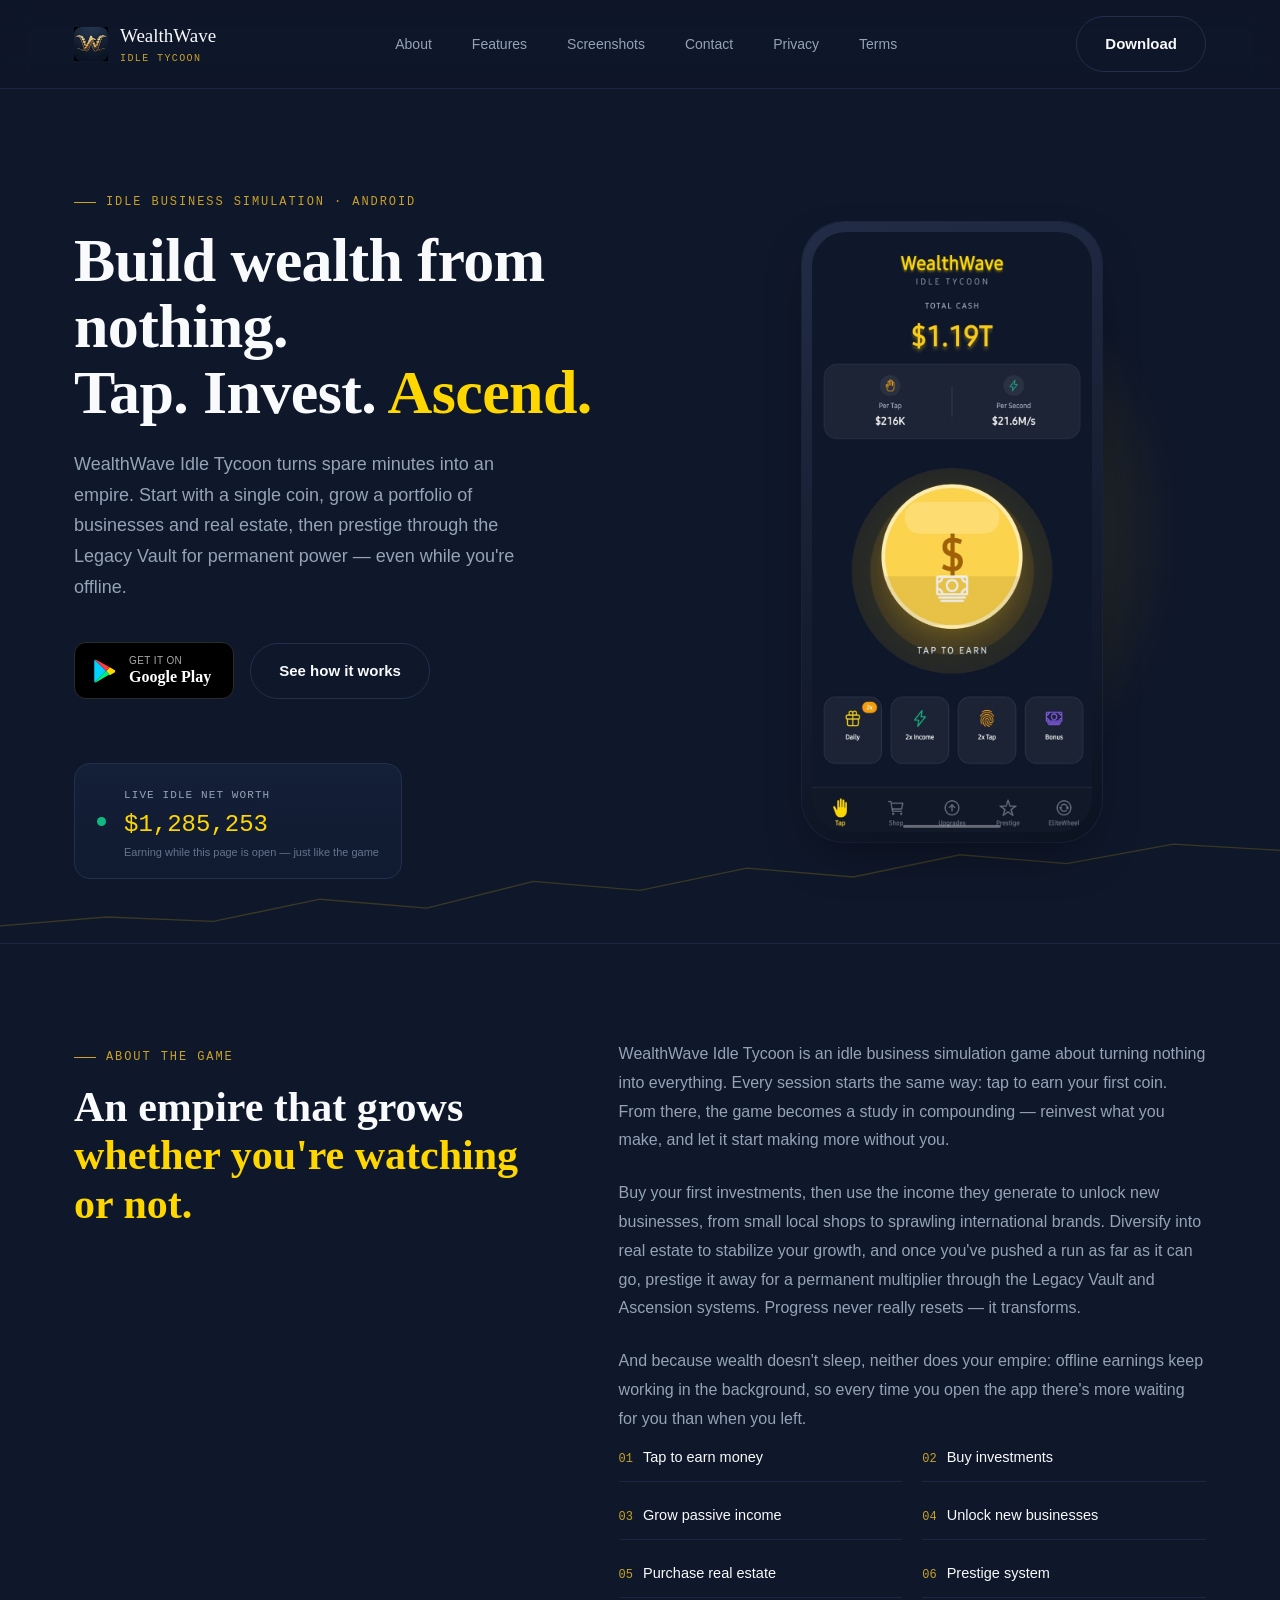
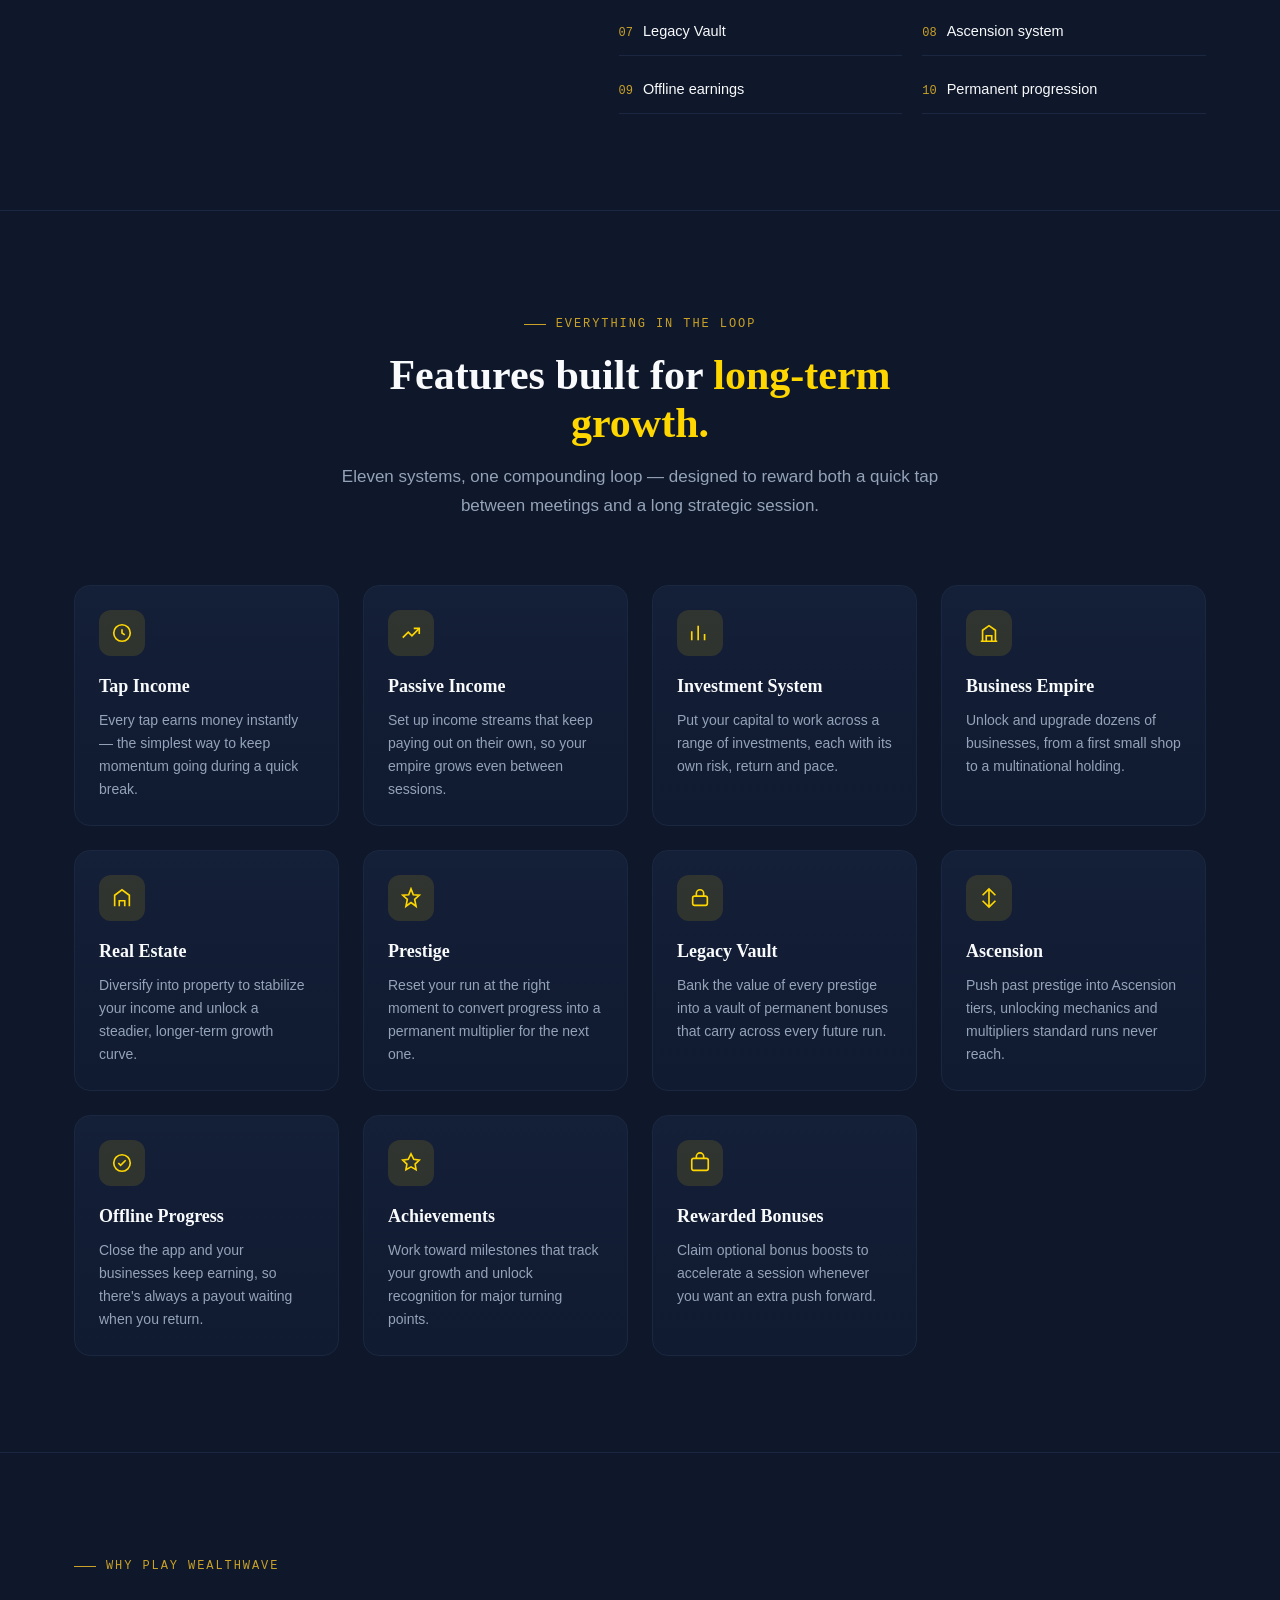
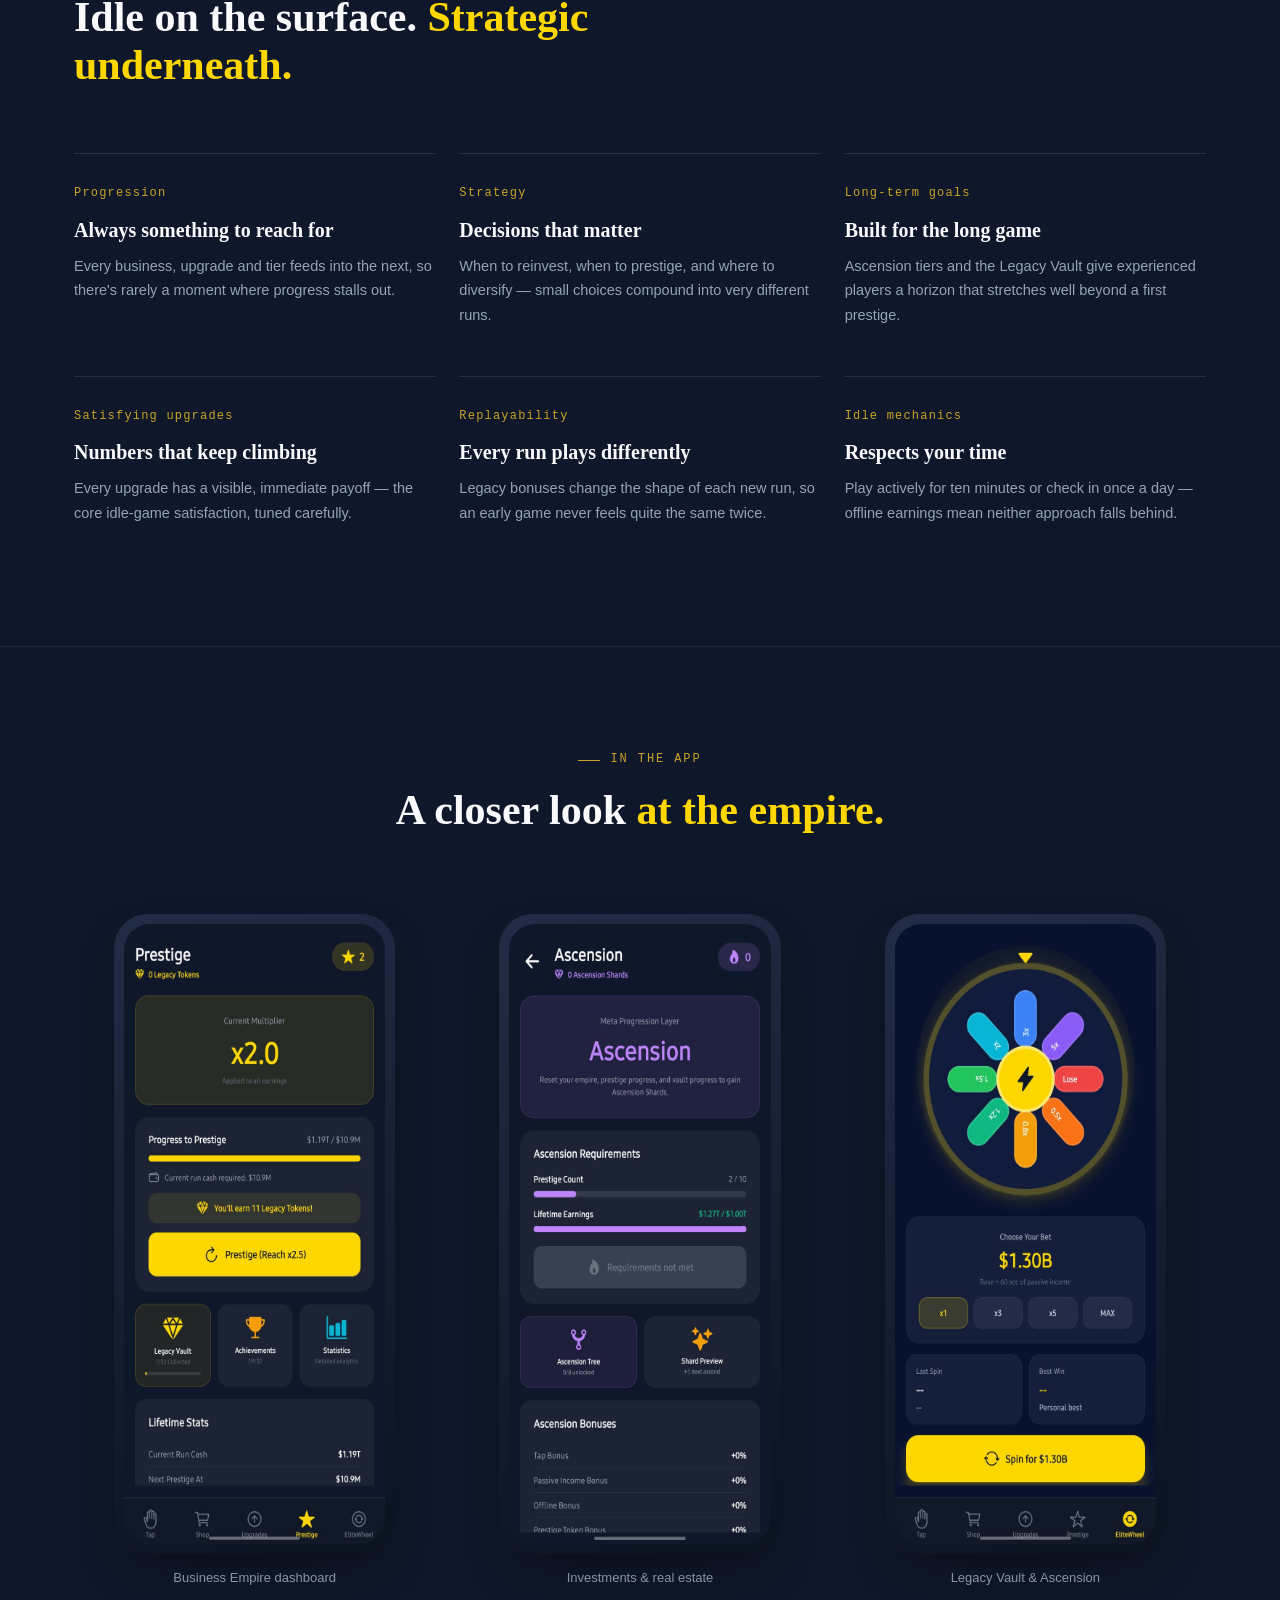
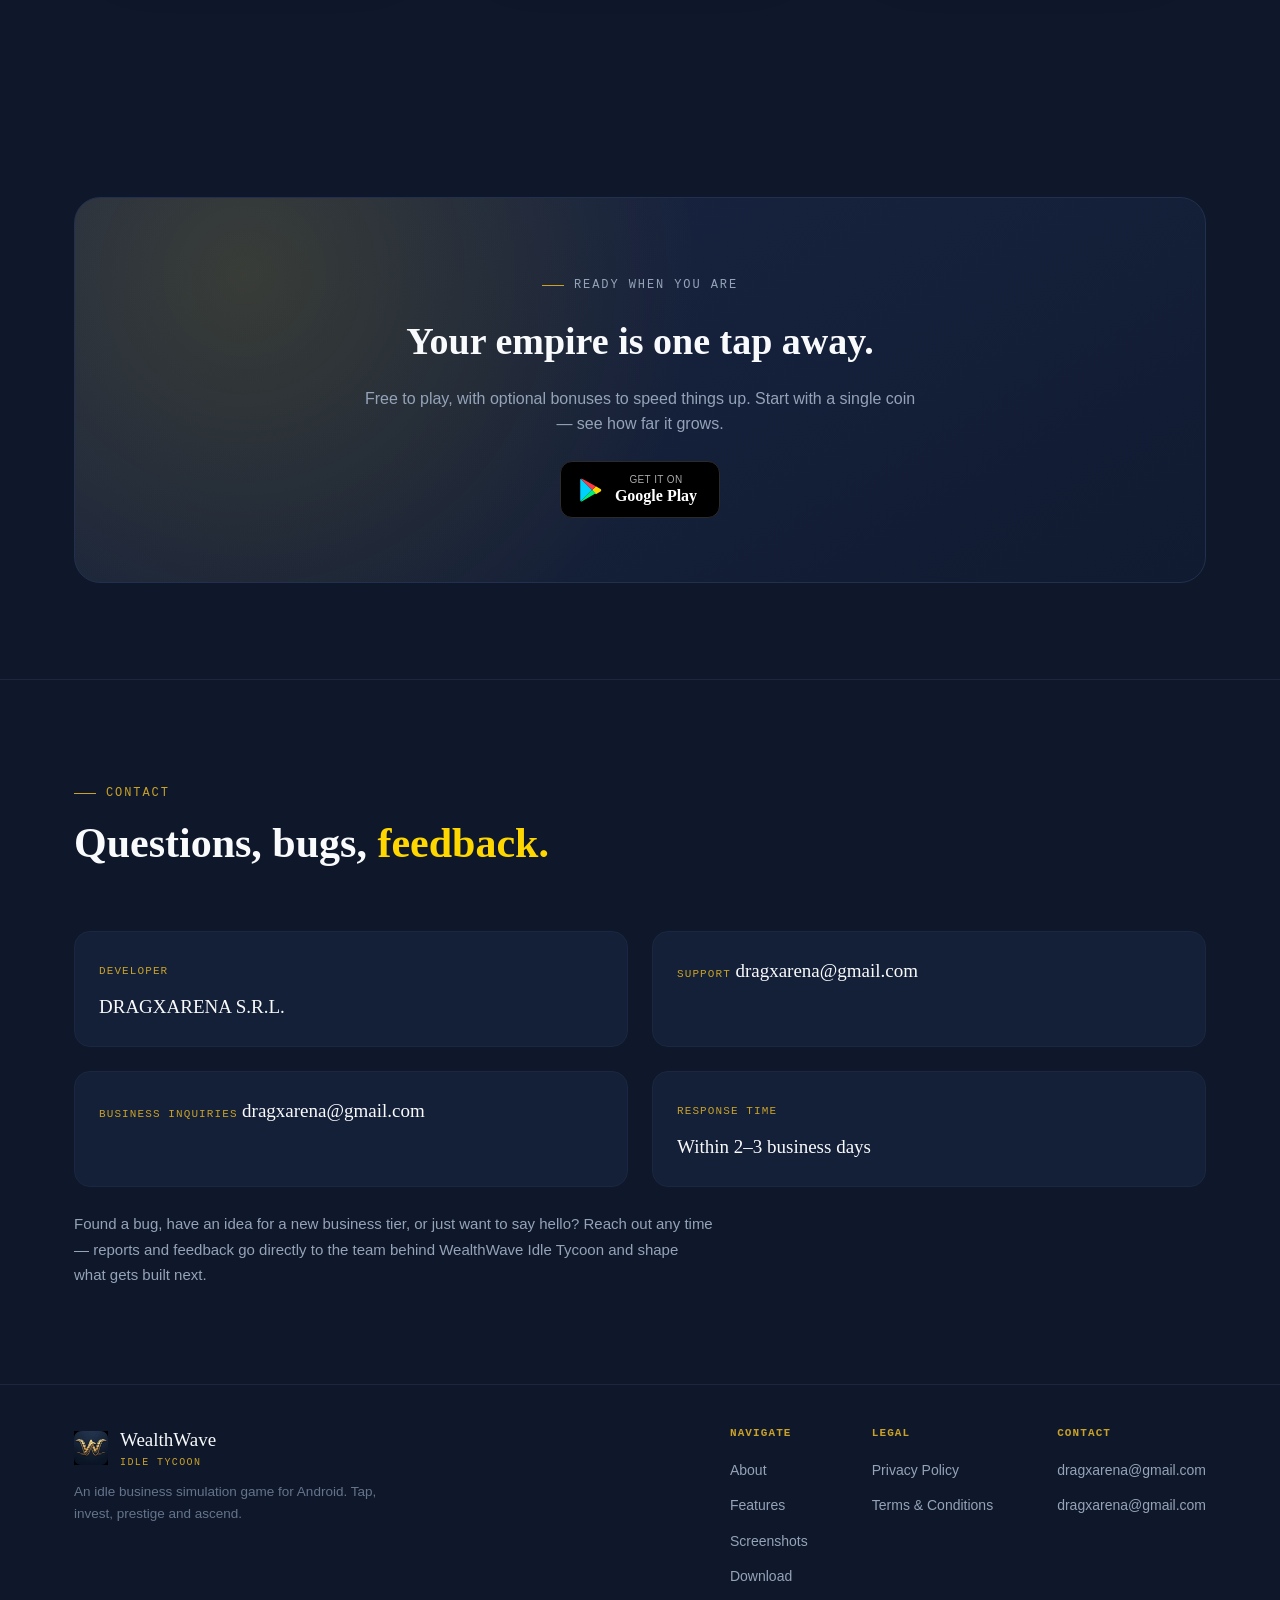
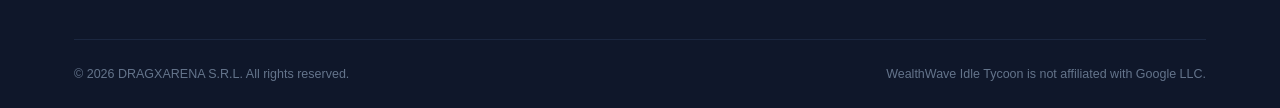
==== commit 7844b27f: "Fix email address in contact section" ====
--- a/index.html
+++ b/index.html
@@ -349,11 +349,11 @@
           </div>
           <div class="contact-card">
             <span class="contact-label">Support</span>
-            <a class="contact-value" href="mailto:dragxarena@gmail.com">dragxarena@gmail.com.com</a>
+            <a class="contact-value" href="mailto:dragxarena@gmail.com">dragxarena@gmail.com</a>
           </div>
           <div class="contact-card">
             <span class="contact-label">Business inquiries</span>
-            <a class="contact-value" href="mailto:dragxarena@gmail.com.com">dragxarena@gmail.com.com</a>
+            <a class="contact-value" href="mailto:dragxarena@gmail.com.com">dragxarena@gmail.com</a>
           </div>
           <div class="contact-card">
             <span class="contact-label">Response time</span>
